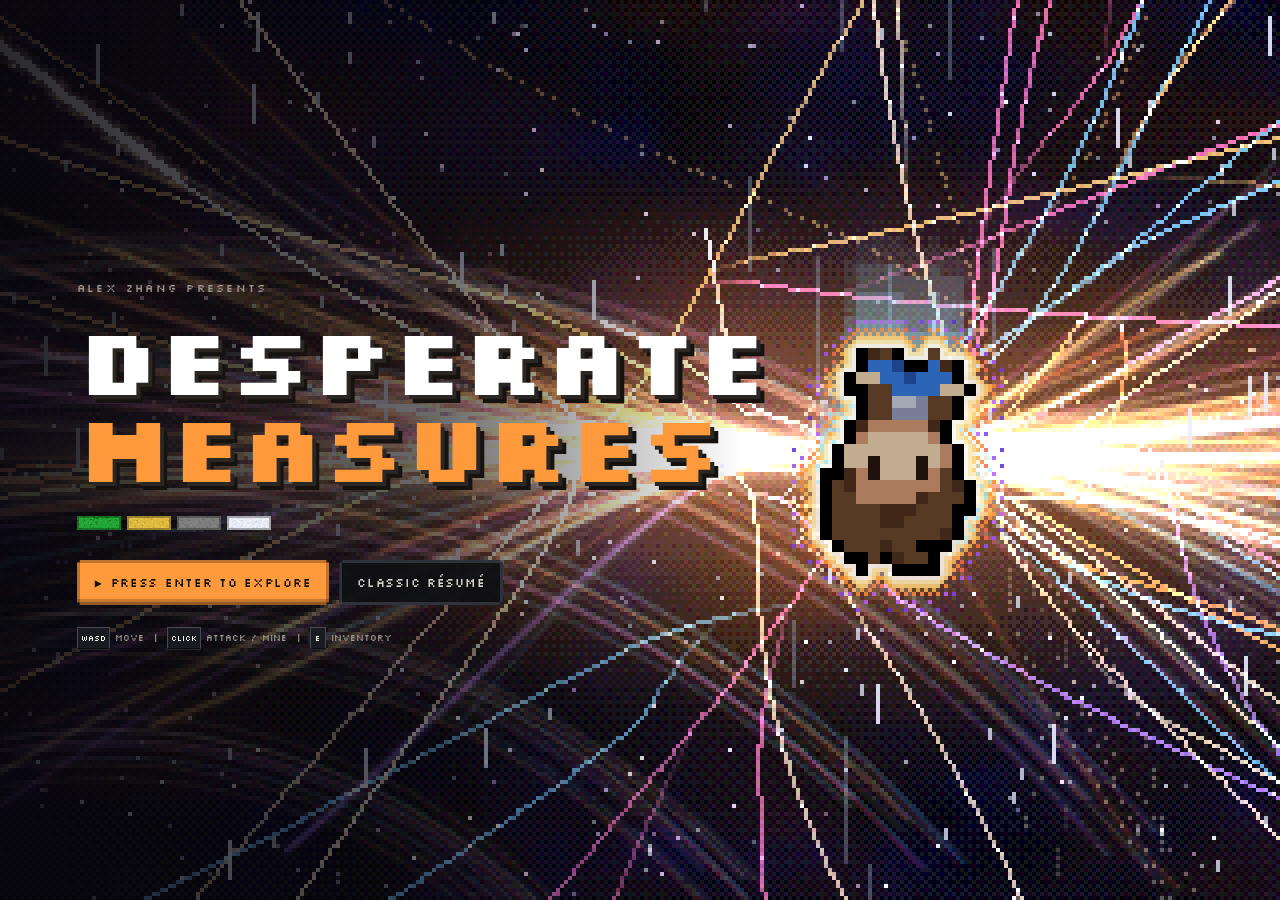
==== resume-game.html @ d36b8d26 "moe dialogue, lupus stays diamond until her ore cores break" ====
<!DOCTYPE html>
<html lang="en">
<head>
  <meta charset="UTF-8" />
  <meta name="viewport" content="width=device-width, initial-scale=1.0" />
  <title>Alex Zhang | Desperate Measures</title>
  <meta name="description" content="Alex Zhang's résumé as a walkable overworld from Desperate Measures, the 2D co-op sandbox Alex is building." />
  <link rel="preconnect" href="https://fonts.googleapis.com" />
  <link rel="preconnect" href="https://fonts.gstatic.com" crossorigin />
  <link href="https://fonts.googleapis.com/css2?family=Pixelify+Sans:wght@400..700&family=Silkscreen:wght@400;700&family=Space+Grotesk:wght@300;400;500;600;700&display=swap" rel="stylesheet" />
  <link rel="stylesheet" href="css/resume-game.css" />
</head>
<body class="is-title">

  <!-- the world itself: drawn by js/resume-game.js, purely decorative for
       screen readers since the journal carries all the real content -->
  <canvas id="world" aria-hidden="true"></canvas>
  <div class="fx-vignette" aria-hidden="true"></div>

  <header class="hud-top">
    <a href="index.html" class="brand px" aria-label="Back to alexzhang.site">
      <span class="brand-mark" aria-hidden="true"></span>
      <span class="brand-text">
        <strong>Desperate Measures</strong>
      </span>
    </a>
    <nav class="hud-actions" aria-label="Page">
      <a href="resume.html" class="px-btn px">Classic résumé</a>
      <button type="button" class="px-btn px" id="sound-toggle" aria-pressed="false">Sound: off</button>
      <a href="index.html" class="px-btn px hide-sm">Exit</a>
    </nav>
  </header>

  <aside class="journal px" id="journal" aria-label="Résumé journal">
    <button type="button" class="j-toggle px" id="journal-toggle" aria-controls="journal" aria-expanded="true">
      <span class="j-toggle-icon" aria-hidden="true">▸</span>
      <span class="j-toggle-text">Journal</span>
    </button>
    <div class="j-intro" id="j-intro" hidden>
      <p><strong>This is your journal.</strong> It holds my résumé: every landmark you find
      out in the world unlocks its section here. It'll tuck away in a moment.
      Press <kbd>J</kbd> any time to bring it back.</p>
      <i class="j-intro-bar" aria-hidden="true"></i>
    </div>
    <nav class="regions" id="regions" aria-label="Regions"><!-- rendered by js --></nav>
    <div class="j-scroll" id="journal-body" tabindex="-1"><!-- rendered by js --></div>
  </aside>

  <div class="hud-left" id="hud-left">
    <aside class="keys px" id="keys" aria-label="Controls">
      <p class="keys-title">Controls <span>K to hide</span></p>
      <dl class="keys-list">
        <div><dt><kbd>W</kbd><kbd>A</kbd><kbd>S</kbd><kbd>D</kbd></dt><dd>Move</dd></div>
        <div><dt><kbd>Click</kbd></dt><dd>Attack</dd></div>
        <div><dt><kbd>Hold</kbd></dt><dd>Mine / chop</dd></div>
        <div><dt><kbd>R-click</kbd></dt><dd>Eat / use</dd></div>
        <div><dt><kbd>E</kbd></dt><dd>Bag</dd></div>
        <div><dt><kbd>1</kbd>–<kbd>6</kbd></dt><dd>Hotbar</dd></div>
        <div><dt><kbd>Q</kbd></dt><dd>Drop</dd></div>
        <div><dt><kbd>J</kbd></dt><dd>Journal</dd></div>
        <div><dt><kbd>M</kbd></dt><dd>Map</dd></div>
      </dl>
    </aside>

    <div class="minimap px" id="minimap-wrap">
      <p class="mm-eyebrow">Map <span>click a found <i class="mm-key"></i> to travel</span></p>
      <div class="mm-frame" id="mm-frame">
        <canvas id="minimap" aria-label="World map. Click a spot to travel there." role="img"></canvas>
        <span class="mm-marker" id="mm-marker" aria-hidden="true"><span></span></span>
      </div>
      <p class="mm-foot">
        <span id="mm-region">Base Camp</span>
        <span id="mm-found">0 / 0 found</span>
      </p>
    </div>

    <div class="hud-chips">
      <button type="button" class="chip px" data-panel="map"><kbd>M</kbd> Map</button>
      <button type="button" class="chip px" data-panel="keys"><kbd>K</kbd> Controls</button>
      <span class="chip px chip-hop"><kbd>Shift</kbd> Hop out</span>
    </div>
  </div>

  <div class="quest px" id="quest" aria-live="polite">
    <p class="quest-step" id="quest-step"></p>
    <p class="quest-title" id="quest-title"></p>
  </div>
  <div class="hud-play" id="hud-play">
    <div class="hud-status" id="hud-status"></div>
    <div class="armor-bar" id="armor-bar" role="img"></div>
    <div class="vitals-row">
      <div class="hearts" id="hearts" role="img"></div>
      <div class="hunger" id="hunger" role="img"></div>
    </div>
    <div class="hotbar" id="hotbar"></div>
    <p class="held-name" id="held-name"></p>
  </div>
  <div class="hurt-flash" id="hurt-flash" aria-hidden="true"></div>
  <div class="inv-wrap" id="inv-wrap" hidden></div>
  <div class="held" id="held" hidden aria-hidden="true"></div>
  <div class="tip px" id="tip" hidden aria-hidden="true"></div>

  <div class="toast px" id="toast" role="status" aria-live="polite">
    <p class="toast-eyebrow" id="toast-eyebrow"></p>
    <p class="toast-title" id="toast-title"></p>
    <p class="toast-sub" id="toast-sub"></p>
  </div>


  <div class="boss-bar" id="boss-bar" aria-hidden="true">
    <p class="boss-name" id="boss-name"></p>
    <div class="boss-track px"><b id="boss-lag"></b><i id="boss-fill"></i></div>
    <p class="boss-note" id="boss-note"></p>
  </div>
  <div class="cine" id="cine" aria-hidden="true">
    <div class="cine-card">
      <p class="cine-eyebrow" id="cine-eyebrow"></p>
      <p class="cine-title" id="cine-title"></p>
      <p class="cine-sub" id="cine-sub"></p>
    </div>
  </div>

  <div class="talk px" id="talk" role="status" aria-live="polite" hidden>
    <p class="talk-name" id="talk-name"></p>
    <p class="talk-text" id="talk-text"></p>
    <p class="talk-hint">Click or Space</p>
  </div>
  <div class="race-help px" id="race-help" role="dialog" aria-labelledby="race-help-title" hidden>
    <p class="rh-eyebrow">Minecart race</p>
    <p class="rh-title" id="race-help-title">How to drive</p>
    <canvas class="rh-demo" id="race-demo" width="220" height="110" aria-hidden="true"></canvas>
    <div class="rh-keys">
      <div class="rh-key" data-key="W"><kbd>W</kbd><span>Go</span></div>
      <div class="rh-key" data-key="A"><kbd>A</kbd><span>Left</span></div>
      <div class="rh-key" data-key="S"><kbd>S</kbd><span>Brake</span></div>
      <div class="rh-key" data-key="D"><kbd>D</kbd><span>Right</span></div>
    </div>
    <ul class="rh-list">
      <li>The faster you go, the wider you turn. Brake for the sharp bends.</li>
      <li>Hit a gem and you spin out. <b>Mash W</b> to steady the cart, or it grinds to a stop.</li>
      <li>Fall in a hole and <b>mash W</b> to climb back out.</li>
      <li>Jagged rocks crack your cart, slowing you permanently.</li>
      <li>Mud and water slow you down. Mud is worse.</li>
    </ul>
    <label class="rh-skip"><input type="checkbox" id="race-help-skip" /><span>Don't show this again</span></label>
    <button type="button" class="px-btn px px-btn-primary" id="race-help-go">Let's race!</button>
  </div>
  <div class="race-help px" id="wolf-help" role="dialog" aria-labelledby="wolf-help-title" hidden>
    <p class="rh-eyebrow">Tip</p>
    <p class="rh-title" id="wolf-help-title">Breaking her ore cores</p>
    <ul class="rh-list">
      <li>Only something you <b>shoot or throw</b> breaks an ore core.</li>
      <li><b>Iron, emerald and diamond arrows</b> break any ore core in one shot.</li>
      <li>Weaker arrows break most in one, but the <b>emerald and diamond</b> ore cores take two.</li>
      <li><b>Snowballs</b> take seven hits each, and can't break the emerald or diamond ore cores at all.</li>
    </ul>
    <label class="rh-skip"><input type="checkbox" id="wolf-help-skip" /><span>Don't show this again</span></label>
    <button type="button" class="px-btn px px-btn-primary" id="wolf-help-go">Got it</button>
  </div>

  <div class="warp" id="warp" aria-hidden="true"></div>

  <section class="title" id="title" aria-label="Title screen">
    <div class="title-copy">
      <p class="title-eyebrow">Alex Zhang presents</p>
      <h1 class="wordmark" aria-label="Desperate Measures">
        <span>Desperate</span>
        <span>Measures</span>
      </h1>
      <div class="biome-strip" id="biome-strip" aria-hidden="true"></div>
      <div class="title-actions">
        <button type="button" class="px-btn px px-btn-primary" id="start-btn">
          <span class="blink" aria-hidden="true">▶</span>
          <span class="on-keys">Press Enter to explore</span><span class="on-touch">Tap to explore</span>
        </button>
        <a href="resume.html" class="px-btn px">Classic résumé</a>
      </div>
      <p class="title-controls">
        <kbd>WASD</kbd> move &nbsp;|&nbsp; <kbd>Click</kbd> attack / mine &nbsp;|&nbsp; <kbd>E</kbd> inventory
      </p>
    </div>
    <div class="title-hero" aria-hidden="true">
      <canvas id="hero"></canvas>
    </div>
  </section>

  <noscript>
    <div class="noscript-note px">
      This world needs JavaScript to draw. The
      <a href="resume.html">classic résumé</a> has everything without it.
    </div>
  </noscript>

  <script src="js/resume-game.js"></script>
  <script src="js/resume-game-play.js"></script>
  <script src="js/resume-game-race.js"></script>
  <script src="js/resume-game-wolf.js"></script>
</body>
</html>
---- css/resume-game.css ----
*, *::before, *::after { box-sizing: border-box; margin: 0; padding: 0; }

:root {
  --page:    #0b0b0d;
  --panel:   rgba(15, 16, 20, 0.95);
  --panel-2: #1a1b21;
  --well:    #0e0f12;
  --edge:    #30323b;
  --edge-hi: #474a56;
  --ink:     #f2f0ea;
  --ink-2:   #d4d1c9;
  --muted:   #9b988f;
  --faint:   #6b6962;
  --accent:  #ff9a3c;

  --px:   'Silkscreen', ui-monospace, monospace;
  --head: 'Pixelify Sans', 'Silkscreen', sans-serif;
  --body: 'Space Grotesk', system-ui, sans-serif;

  --n: 3px;
  --journal-w: min(440px, 38vw);
  --gap: 20px;
}

html, body { height: 100%; }

body {
  font-family: var(--body);
  background: var(--page);
  color: var(--ink);
  line-height: 1.5;
  overflow: hidden;
  -webkit-font-smoothing: antialiased;
}

a { color: inherit; }
button { font: inherit; color: inherit; background: none; border: 0; cursor: pointer; }
kbd { font-family: var(--px); }

.px {
  clip-path: polygon(
    0 var(--n), var(--n) var(--n), var(--n) 0,
    calc(100% - var(--n)) 0, calc(100% - var(--n)) var(--n), 100% var(--n),
    100% calc(100% - var(--n)), calc(100% - var(--n)) calc(100% - var(--n)), calc(100% - var(--n)) 100%,
    var(--n) 100%, var(--n) calc(100% - var(--n)), 0 calc(100% - var(--n))
  );
  box-shadow: inset 0 0 0 var(--n) var(--edge);
}

#world {
  position: fixed;
  inset: 0;
  width: 100vw;
  height: 100vh;
  display: block;
  image-rendering: pixelated;
  cursor: crosshair;
  touch-action: none;
}

.fx-vignette {
  position: fixed;
  inset: 0;
  pointer-events: none;
  background: radial-gradient(ellipse at 50% 50%, transparent 55%, rgba(0, 0, 0, 0.38) 100%);
}

.px-btn {
  display: inline-flex;
  align-items: center;
  gap: 8px;
  font-family: var(--px);
  font-size: 0.68rem;
  letter-spacing: 0.06em;
  text-transform: uppercase;
  text-decoration: none;
  padding: 10px 14px;
  background: var(--panel);
  color: var(--ink-2);
  white-space: nowrap;
  transition: color 0.15s steps(2), box-shadow 0.15s steps(2);
}
.px-btn:hover,
.px-btn:focus-visible {
  color: var(--accent);
  box-shadow: inset 0 0 0 var(--n) var(--accent);
  outline: none;
}
.px-btn-primary {
  background: var(--accent);
  color: #16100a;
  box-shadow: inset 0 0 0 var(--n) rgba(0, 0, 0, 0.25), inset 0 calc(var(--n) * -2) 0 rgba(0, 0, 0, 0.22);
}
.px-btn-primary:hover,
.px-btn-primary:focus-visible {
  color: #16100a;
  box-shadow: inset 0 0 0 var(--n) #fff, inset 0 calc(var(--n) * -2) 0 rgba(0, 0, 0, 0.22);
}

.hud-top {
  position: fixed;
  top: 16px;
  left: var(--gap);
  right: var(--gap);
  display: flex;
  justify-content: space-between;
  align-items: flex-start;
  gap: 16px;
  z-index: 20;
  pointer-events: none;
}
.hud-top > * { pointer-events: auto; }

.brand {
  display: flex;
  align-items: center;
  gap: 12px;
  padding: 9px 16px 9px 9px;
  background: var(--panel);
  text-decoration: none;
}
.brand-mark {
  display: block;
  width: 44px;
  height: 44px;
  background-color: #07060b;
  background-size: 100% 100%;
  box-shadow: inset 0 0 0 2px var(--accent);
}
.brand-text { display: flex; flex-direction: column; line-height: 1.15; }
.brand-text strong {
  font-family: var(--px);
  font-weight: 700;
  font-size: 0.78rem;
  letter-spacing: 0.04em;
  text-transform: uppercase;
}
.brand-text small { font-size: 0.72rem; color: var(--muted); }

.hud-actions { display: flex; gap: 8px; }

.journal {
  position: fixed;
  top: 76px;
  right: var(--gap);
  bottom: var(--gap);
  width: var(--journal-w);
  display: flex;
  flex-direction: column;
  background: var(--panel);
  z-index: 15;
  transition: transform 0.28s steps(7);

  clip-path: none;
}
.journal::before {
  content: '';
  position: absolute;
  inset: 0;
  pointer-events: none;
  box-shadow: inset 0 0 0 var(--n) var(--edge);
  z-index: 3;
}
body.journal-closed .journal { transform: translateX(calc(100% + var(--gap))); }
body.journal-peek .journal { transition: transform 0.7s cubic-bezier(0.2, 0.8, 0.2, 1); }

.j-toggle {
  position: absolute;
  top: 18px;
  left: 0;
  transform: translateX(-100%);
  display: flex;
  align-items: center;
  gap: 6px;
  padding: 12px 10px;
  writing-mode: vertical-rl;
  font-family: var(--px);
  font-size: 0.64rem;
  letter-spacing: 0.12em;
  text-transform: uppercase;
  background: var(--panel);
  color: var(--ink-2);
}
.j-toggle:hover, .j-toggle:focus-visible { color: var(--accent); outline: none; }
.j-toggle-icon { writing-mode: horizontal-tb; transition: transform 0.2s steps(2); }
body.journal-closed .j-toggle-icon { transform: scaleX(-1); }

.regions {
  display: grid;
  grid-template-columns: repeat(5, 1fr);
  gap: 6px;
  padding: 14px 14px 12px;
  border-bottom: var(--n) solid var(--edge);
}
.region-tab {
  position: relative;
  display: flex;
  flex-direction: column;
  gap: 6px;
  padding: 0;
  text-align: left;
  color: var(--muted);
}
.region-tab .rt-swatch {
  display: block;
  height: 30px;
  background-size: 48px 48px;
  image-rendering: pixelated;
  box-shadow: inset 0 0 0 2px rgba(0, 0, 0, 0.35);
  transition: box-shadow 0.15s steps(2);
}
.region-tab .rt-key {
  position: absolute;
  top: 4px;
  left: 5px;
  font-family: var(--px);
  font-size: 0.56rem;
  color: #fff;
  text-shadow: 1px 1px 0 #000, -1px 1px 0 #000, 1px -1px 0 #000, -1px -1px 0 #000;
}
.region-tab .rt-name {
  font-family: var(--px);
  font-size: 0.56rem;
  letter-spacing: 0.04em;
  text-transform: uppercase;
  line-height: 1.1;
}
.region-tab .rt-sec { display: block; color: var(--faint); font-size: 0.5rem; margin-top: 2px; }
.region-tab:hover .rt-swatch,
.region-tab:focus-visible .rt-swatch { box-shadow: inset 0 0 0 2px #fff; }
.region-tab:focus-visible { outline: none; }
.region-tab.is-active { color: var(--ink); }
.region-tab.is-active .rt-swatch { box-shadow: inset 0 0 0 3px var(--accent); }
.region-tab.is-active .rt-sec { color: var(--accent); }

.j-scroll {
  flex: 1;
  overflow-y: auto;
  overscroll-behavior: contain;
  outline: none;
  scrollbar-width: thin;
  scrollbar-color: var(--edge-hi) transparent;
}
.j-scroll::-webkit-scrollbar { width: 8px; }
.j-scroll::-webkit-scrollbar-thumb { background: var(--edge-hi); }

.j-head {
  position: relative;
  padding: 26px 24px 22px;
  background-size: 48px 48px;
  image-rendering: pixelated;
}
.j-head::before {
  content: '';
  position: absolute;
  inset: 0;
  background: linear-gradient(180deg, rgba(12, 12, 16, 0.55) 0%, rgba(12, 12, 16, 0.92) 70%, rgba(15, 16, 20, 1) 100%);
}
.j-head > * { position: relative; }
.eyebrow {
  font-family: var(--px);
  font-size: 0.62rem;
  letter-spacing: 0.14em;
  text-transform: uppercase;
  color: var(--ink-2);
  display: flex;
  gap: 10px;
  align-items: center;
}
.eyebrow .dot { width: 8px; height: 8px; background: var(--accent); flex: none; }
.j-title {
  margin-top: 10px;
  font-family: var(--head);
  font-weight: 700;
  font-size: clamp(2rem, 3.2vw, 2.9rem);
  line-height: 0.95;
  text-transform: uppercase;
  letter-spacing: 0.01em;
  color: #fff;
  text-shadow: 3px 3px 0 rgba(0, 0, 0, 0.55);
}
.j-blurb { margin-top: 10px; font-size: 0.9rem; color: var(--ink-2); max-width: 36ch; }

.j-body { padding: 6px 24px 28px; }

.j-section + .j-section { margin-top: 26px; }
.j-sec-title {
  display: flex;
  align-items: center;
  gap: 10px;
  margin: 14px 0 12px;
  font-family: var(--px);
  font-size: 0.64rem;
  letter-spacing: 0.16em;
  text-transform: uppercase;
  color: var(--muted);
}
.j-sec-title::after { content: ''; flex: 1; height: 2px; background: var(--edge); }
.j-sec-blurb { margin: -4px 0 12px; font-size: 0.82rem; color: var(--muted); }

.entry {
  --n: 2px;
  position: relative;
  padding: 14px 16px 14px 30px;
  background: var(--panel-2);
  margin-bottom: 10px;
  transition: box-shadow 0.15s steps(2), transform 0.15s steps(2);
}
.entry::before {
  content: '';
  position: absolute;
  left: 12px;
  top: 20px;
  width: 8px;
  height: 8px;
  box-shadow: inset 0 0 0 2px var(--faint);
}
.entry.is-found::before { background: var(--accent); box-shadow: none; }
.entry.is-near {
  box-shadow: inset 0 0 0 var(--n) var(--accent);
  transform: translateX(-4px);
}

.entry.is-locked { background: repeating-linear-gradient(135deg, var(--panel-2) 0 6px, #17181d 6px 12px); }
.entry.is-locked .entry-title { font-family: var(--px); font-size: 0.9rem; letter-spacing: 0.1em; color: var(--muted); }
.entry.is-locked .entry-sub { color: var(--faint); }
.redacted { display: grid; gap: 6px; margin-top: 12px; }
.redacted i { display: block; height: 8px; background: #2a2c34; }

.entry.just-found { animation: unlock 0.6s steps(4); }
.entry.is-peek { box-shadow: inset 0 0 0 var(--n) var(--accent), 0 0 16px 1px var(--accent); transform: translateX(-4px); }
.entry.is-peek.just-found { animation: unlock 0.6s steps(4), peek 1.4s ease-in-out 0.6s infinite alternate; }
@keyframes peek {
  from { box-shadow: inset 0 0 0 var(--n) var(--accent), 0 0 6px 0 var(--accent); }
  to   { box-shadow: inset 0 0 0 var(--n) var(--accent), 0 0 20px 2px var(--accent); }
}
@keyframes unlock {
  0%   { background: #fff; box-shadow: inset 0 0 0 var(--n) #fff; }
  100% { background: var(--panel-2); }
}

.entry-head {
  display: flex;
  justify-content: space-between;
  align-items: baseline;
  gap: 12px;
}
.entry-title {
  font-size: 0.98rem;
  font-weight: 600;
  line-height: 1.3;
  color: var(--ink);
}
.entry-date {
  flex: none;
  font-family: var(--px);
  font-size: 0.58rem;
  color: var(--muted);
  text-transform: uppercase;
  white-space: nowrap;
}
.entry-flag {
  display: inline-block;
  margin-left: 8px;
  padding: 2px 6px;
  vertical-align: 2px;
  font-family: var(--px);
  font-size: 0.52rem;
  text-transform: uppercase;
  background: var(--accent);
  color: #111;
}
.entry-sub { margin-top: 4px; font-size: 0.8rem; color: var(--muted); }
.entry-desc { margin-top: 8px; font-size: 0.86rem; line-height: 1.58; color: var(--ink-2); }
.entry-foot {
  display: flex;
  justify-content: space-between;
  align-items: flex-end;
  gap: 12px;
  margin-top: 12px;
}
.loot { display: flex; flex-wrap: wrap; gap: 5px; }
.loot li {
  list-style: none;
  font-family: var(--px);
  font-size: 0.56rem;
  padding: 4px 7px;
  background: var(--well);
  color: var(--ink-2);
  box-shadow: inset 0 0 0 1px var(--edge);
}
.goto {
  flex: none;
  font-family: var(--px);
  font-size: 0.56rem;
  text-transform: uppercase;
  color: var(--accent);
  padding: 4px 0;
  white-space: nowrap;
}
.goto:hover, .goto:focus-visible { text-decoration: underline; text-underline-offset: 3px; outline: none; }
.entry-foot:has(.loot:empty) { justify-content: flex-end; }

.skill-group .loot { margin-top: 10px; }
.skill-group .loot li { font-size: 0.6rem; padding: 5px 8px; }

.sheet {
  --n: 2px;
  display: grid;
  grid-template-columns: 92px 1fr;
  gap: 16px;
  padding: 16px;
  background: var(--panel-2);
}
.avatar {
  --n: 2px;
  position: relative;
  height: 112px;
  background:
    linear-gradient(180deg, transparent 70%, rgba(0, 0, 0, 0.25) 70%),
    var(--avatar-bg, #1fa632);
  background-size: 100% 100%, 32px 32px;
  image-rendering: pixelated;
  overflow: hidden;
}
.avatar-sprite {
  position: absolute;
  left: 50%;
  bottom: 6px;
  width: 80px;
  height: 104px;
  margin-left: -40px;
  background: url('../img/player.png') no-repeat;
  background-size: 1152px 1920px;
  background-position: -56px -72px;
  image-rendering: pixelated;
  animation: idle 1.1s steps(6) infinite;
}
@keyframes idle {
  from { background-position: -56px -72px; }
  to   { background-position: -1208px -72px; }
}
.sheet-name {
  font-family: var(--head);
  font-weight: 700;
  font-size: 1.5rem;
  line-height: 1;
  text-transform: uppercase;
}
.stats { margin-top: 10px; display: grid; gap: 4px; }
.stats div { display: flex; justify-content: space-between; gap: 10px; font-size: 0.8rem; }
.stats dt {
  font-family: var(--px);
  font-size: 0.56rem;
  text-transform: uppercase;
  color: var(--muted);
  padding-top: 3px;
}
.stats dd { color: var(--ink-2); text-align: right; }
.stats .open { color: #6fe07a; }
.xp { grid-column: 1 / -1; display: flex; align-items: center; gap: 10px; }
.xp-label { font-family: var(--px); font-size: 0.56rem; text-transform: uppercase; color: var(--muted); }
.xp-bar {
  flex: 1;
  height: 10px;
  background: var(--well);
  box-shadow: inset 0 0 0 2px var(--edge);
  padding: 2px;
}
.xp-bar i { display: block; height: 100%; background: var(--accent); transition: width 0.4s steps(8); }
.xp-count { font-family: var(--px); font-size: 0.56rem; color: var(--ink-2); }
.xp-reset {
  font-family: var(--px);
  font-size: 0.52rem;
  text-transform: uppercase;
  color: var(--faint);
  padding: 3px 6px;
  box-shadow: inset 0 0 0 1px var(--edge);
}
.xp-reset:hover, .xp-reset:focus-visible { color: var(--ink); box-shadow: inset 0 0 0 1px var(--edge-hi); outline: none; }
.xp-reset.is-armed { color: #ff6b5a; box-shadow: inset 0 0 0 1px #ff6b5a; }

.contact-rows { display: grid; gap: 6px; }
.contact-row {
  --n: 2px;
  display: flex;
  justify-content: space-between;
  align-items: center;
  gap: 12px;
  padding: 11px 14px;
  background: var(--panel-2);
  font-size: 0.88rem;
  text-decoration: none;
  transition: box-shadow 0.15s steps(2);
}
a.contact-row:hover, a.contact-row:focus-visible { box-shadow: inset 0 0 0 var(--n) var(--accent); outline: none; }
.contact-row .ck { font-family: var(--px); font-size: 0.58rem; text-transform: uppercase; color: var(--muted); }
.contact-row .cv { color: var(--ink); }
a.contact-row .cv::after { content: ' ↗'; color: var(--accent); }
a.contact-row[href^="mailto"] .cv::after { content: ' ✉'; }

.guide { display: grid; gap: 6px; }
.guide-row {
  --n: 2px;
  display: grid;
  grid-template-columns: 34px 1fr auto;
  align-items: center;
  gap: 12px;
  padding: 8px 12px 8px 8px;
  background: var(--panel-2);
  text-align: left;
  transition: box-shadow 0.15s steps(2);
}
.guide-row:hover, .guide-row:focus-visible { box-shadow: inset 0 0 0 var(--n) var(--row-accent); outline: none; }
.guide-swatch { width: 34px; height: 34px; background-size: 32px 32px; image-rendering: pixelated; }
.guide-name { font-family: var(--px); font-size: 0.64rem; text-transform: uppercase; }
.guide-sec { display: block; font-family: var(--body); font-size: 0.8rem; color: var(--muted); text-transform: none; margin-top: 2px; }
.guide-go { font-family: var(--px); font-size: 0.56rem; color: var(--row-accent); text-transform: uppercase; }

.game-note { font-size: 0.86rem; color: var(--ink-2); line-height: 1.6; }
.game-note a { color: var(--accent); text-underline-offset: 3px; }

.minimap {
  padding: 12px 12px 10px;
  background: var(--panel);
}
.mm-eyebrow, .mm-foot {
  display: flex;
  justify-content: space-between;
  gap: 12px;
  font-family: var(--px);
  font-size: 0.56rem;
  text-transform: uppercase;
  color: var(--muted);
}
.mm-eyebrow { margin-bottom: 8px; }
.mm-eyebrow span { color: var(--faint); }
.mm-foot { margin-top: 8px; }
#mm-region { color: var(--accent); }
.mm-frame {
  position: relative;
  width: 180px;
  height: 126px;
  box-shadow: 0 0 0 2px #000;
  cursor: pointer;
}
#minimap { display: block; width: 100%; height: 100%; image-rendering: pixelated; }
.mm-marker {
  position: absolute;
  width: 10px;
  height: 12px;
  margin: -6px 0 0 -5px;
  filter: drop-shadow(1px 1px 0 #000);
  pointer-events: none;
}
.mm-marker span {
  position: absolute;
  inset: 0;
  background: #e8261f;
  clip-path: polygon(30% 0, 70% 0, 70% 45%, 100% 45%, 50% 100%, 0 45%, 30% 45%);
  animation: bob 0.9s steps(2) infinite;
}
.mm-key {
  display: inline-block;
  width: 6px;
  height: 6px;
  margin: 0 2px 1px;
  background: var(--accent);
  box-shadow: 0 0 0 1px #000;
}
@keyframes bob { 50% { transform: translateY(-2px); } }

.toast {
  position: fixed;
  top: 88px;
  left: var(--focus-x, 50vw);
  transform: translate(-50%, -12px);
  min-width: 240px;
  padding: 14px 26px 16px;
  text-align: center;
  background: var(--panel);
  box-shadow: inset 0 0 0 var(--n) var(--accent);
  opacity: 0;
  pointer-events: none;
  z-index: 16;
  transition: opacity 0.2s steps(3), transform 0.2s steps(3);
}
.toast.is-on { opacity: 1; transform: translate(-50%, 0); }
.toast-eyebrow {
  font-family: var(--px);
  font-size: 0.58rem;
  letter-spacing: 0.16em;
  text-transform: uppercase;
  color: var(--accent);
}
.toast-title {
  margin-top: 4px;
  font-family: var(--head);
  font-weight: 700;
  font-size: 2rem;
  line-height: 1;
  text-transform: uppercase;
}
.toast-sub { margin-top: 6px; font-size: 0.8rem; color: var(--muted); }
.toast-sub:empty { display: none; }

.hud-left {
  position: fixed;
  left: var(--gap);
  bottom: var(--gap);
  display: flex;
  flex-direction: column;
  align-items: flex-start;
  gap: 10px;
  z-index: 14;
  transition: opacity 0.3s steps(4);
}
.keys {
  width: 270px;
  padding: 11px 14px 12px;
  background: var(--panel);
}
.keys-title {
  display: flex;
  justify-content: space-between;
  font-family: var(--px);
  font-size: 0.56rem;
  text-transform: uppercase;
  color: var(--muted);
  margin-bottom: 8px;
}
.keys-title span { color: var(--faint); }
.keys-list { display: grid; grid-template-columns: 1fr 1fr; gap: 6px 10px; }
.keys-list div { display: flex; align-items: center; gap: 6px; }
.keys-list dt { display: flex; gap: 2px; flex: none; }
.keys-list dd { font-family: var(--px); font-size: 0.54rem; text-transform: uppercase; color: var(--ink-2); }
.keys kbd, .chip kbd, .j-intro kbd, .title-controls kbd {
  display: inline-block;
  min-width: 16px;
  padding: 2px 4px;
  text-align: center;
  font-family: var(--px);
  font-size: 0.52rem;
  background: var(--panel-2);
  color: var(--ink);
  box-shadow: inset 0 -2px 0 rgba(0, 0, 0, 0.5), inset 0 0 0 1px var(--edge-hi);
}
.hud-chips { display: flex; gap: 6px; }
.chip {
  --n: 2px;
  display: none;
  align-items: center;
  gap: 6px;
  padding: 6px 9px;
  font-family: var(--px);
  font-size: 0.54rem;
  text-transform: uppercase;
  color: var(--ink-2);
  background: var(--panel);
}
.chip:hover, .chip:focus-visible { color: var(--accent); outline: none; }
body.keys-closed .keys,
body.map-closed .minimap { display: none; }
body.keys-closed .chip[data-panel="keys"],
body.map-closed .chip[data-panel="map"] { display: inline-flex; }
.chip-hop { color: var(--accent); }
body.can-hop .chip-hop { display: inline-flex; }

.j-intro {
  position: relative;
  margin: 14px 14px 0;
  padding: 12px 14px 14px;
  font-size: 0.82rem;
  line-height: 1.5;
  color: var(--ink);
  background: #2a2410;
  box-shadow: inset 0 0 0 2px #ffd23f;
}
.j-intro strong { color: #ffd23f; }
.j-intro-bar {
  position: absolute;
  left: 2px;
  right: 2px;
  bottom: 2px;
  height: 3px;
  background: #ffd23f;
  transform-origin: left;
  animation: drain 10s linear forwards;
}
@keyframes drain { to { transform: scaleX(0); } }

.boss-bar {
  position: fixed;
  top: 18px;
  left: var(--focus-x, 50vw);
  width: min(520px, 46vw);
  transform: translate(-50%, -10px);
  text-align: center;
  opacity: 0;
  pointer-events: none;
  z-index: 17;
  transition: opacity 0.3s steps(4), transform 0.3s steps(4);
}
.boss-bar.is-on { opacity: 1; transform: translate(-50%, 0); }
.boss-name {
  font-family: var(--head);
  font-weight: 700;
  font-size: 1.15rem;
  line-height: 1;
  letter-spacing: 0.08em;
  text-transform: uppercase;
  color: #fff0d8;
  text-shadow: 0 2px 0 #000;
}
.boss-track {
  --edge: #5a2a2a;
  position: relative;
  height: 16px;
  margin-top: 6px;
  background: #1a0d10;
}
.boss-track i,
.boss-track b { position: absolute; top: 3px; bottom: 3px; left: 3px; width: 0; }
.boss-track b { background: #fff3c4; }
.boss-track i { background: linear-gradient(#ff6a52, #c0392b 60%, #8a2418); }
.boss-bar.is-mad .boss-track { --edge: #a02818; }
.boss-bar.is-mad .boss-name { color: #ffb09a; }
.boss-note {
  margin-top: 6px;
  min-height: 1em;
  font-family: var(--px);
  font-size: 0.56rem;
  letter-spacing: 0.16em;
  text-transform: uppercase;
  color: #d8ccff;
  text-shadow: 0 2px 0 #000;
}
.boss-note.is-urgent { color: #ff8a7a; animation: bob 0.5s steps(2) infinite; }
.boss-bar.is-prism .boss-track { --edge: #6e55c8; }
.boss-bar.is-prism .boss-track i { background: linear-gradient(90deg, #ff6a8a, #ffd36a, #7ef0a0, #6ad8ff, #b48aff); }
.boss-bar.is-shell .boss-track i { background: linear-gradient(#e8fffc, #5fe0d0 60%, #1d8b82); }

.cine { position: fixed; inset: 0; pointer-events: none; z-index: 21; }
.cine::before,
.cine::after {
  content: '';
  position: absolute;
  left: 0;
  right: 0;
  height: 12vh;
  background: #000;
  transition: transform 0.5s steps(6);
}
.cine::before { top: 0; transform: translateY(-100%); }
.cine::after { bottom: 0; transform: translateY(100%); }
body.is-cine .cine::before,
body.is-cine .cine::after { transform: none; }
.cine-card {
  position: absolute;
  top: 20vh;
  left: var(--focus-x, 50vw);
  transform: translate(-50%, 12px);
  text-align: center;
  white-space: nowrap;
  opacity: 0;
  transition: opacity 0.4s steps(5), transform 0.4s steps(5);
}
.cine.show-card .cine-card { opacity: 1; transform: translate(-50%, 0); }
.cine-eyebrow {
  font-family: var(--px);
  font-size: 0.7rem;
  letter-spacing: 0.3em;
  text-transform: uppercase;
  color: #ffd23f;
}
.cine-title {
  margin-top: 6px;
  font-family: var(--head);
  font-weight: 700;
  font-size: clamp(2.6rem, 6vw, 4.6rem);
  line-height: 0.95;
  text-transform: uppercase;
  color: #ffffff;
  text-shadow: 0 4px 0 #000, 0 0 30px rgba(255, 140, 60, 0.5);
}
.cine-sub { margin-top: 10px; font-size: 0.9rem; color: var(--ink-2); text-shadow: 0 2px 0 #000; }
body.is-cine .quest,
body.is-cine .hud-play,
body.is-cine .hud-left,
body.is-cine .toast,
body.is-cine .boss-bar { opacity: 0; }

.talk {
  position: fixed;
  left: var(--focus-x, 50vw);
  bottom: 172px;
  transform: translateX(-50%);
  width: min(560px, calc(100vw - 32px));
  padding: 14px 22px 12px;
  background: var(--panel);
  box-shadow: inset 0 0 0 var(--n) var(--accent);
  z-index: 19;
}
.talk[hidden] { display: none; }
.talk-name {
  font-family: var(--px);
  font-size: 0.58rem;
  letter-spacing: 0.16em;
  text-transform: uppercase;
  color: var(--accent);
}
.talk-text { margin-top: 6px; min-height: 2.9em; font-family: var(--head); font-size: 1.12rem; line-height: 1.35; color: var(--ink); }
.talk-hint {
  margin-top: 4px;
  text-align: right;
  font-family: var(--px);
  font-size: 0.52rem;
  letter-spacing: 0.14em;
  text-transform: uppercase;
  color: var(--faint);
  animation: bob 0.9s steps(2) infinite;
}
.talk.is-reply { box-shadow: inset 0 0 0 var(--n) var(--edge-hi); }
.talk.is-reply .talk-name { color: var(--muted); }
.talk.is-reply .talk-text { color: var(--accent); }
.talk.is-mind { box-shadow: inset 0 0 0 var(--n) #8f7bff, 0 0 24px rgba(143, 123, 255, 0.35); }
.talk.is-mind .talk-name { color: #b9a8ff; }
.talk.is-mind .talk-text { color: #ece6ff; font-style: italic; text-shadow: 0 0 8px rgba(160, 140, 255, 0.55); }
.talk.is-mind.is-reply { box-shadow: inset 0 0 0 var(--n) var(--edge-hi); }
.talk.is-mind.is-reply .talk-name { color: var(--muted); }
.talk.is-mind.is-reply .talk-text { color: var(--accent); font-style: normal; text-shadow: none; }
.rainbow {
  background: linear-gradient(90deg, #ff7a9a, #ffc46a, #fff38a, #8af0a8, #7ad8ff, #b49aff, #ff7a9a);
  background-size: 200% 100%;
  -webkit-background-clip: text;
  background-clip: text;
  color: transparent;
  animation: rainbow-run 2.4s linear infinite;
}
@keyframes rainbow-run { to { background-position: -200% 0; } }
@media (prefers-reduced-motion: reduce) { .rainbow { animation: none; } }
body.is-talking .toast { opacity: 0; }

.race-help {
  position: fixed;
  top: 50%;
  left: var(--focus-x, 50vw);
  transform: translate(-50%, -50%);
  width: min(420px, calc(100vw - 32px));
  padding: 22px 24px 20px;
  background: var(--panel);
  box-shadow: inset 0 0 0 var(--n) var(--accent);
  text-align: center;
  z-index: 25;
}
.race-help[hidden] { display: none; }
.rh-eyebrow {
  font-family: var(--px);
  font-size: 0.58rem;
  letter-spacing: 0.2em;
  text-transform: uppercase;
  color: var(--accent);
}
.rh-title {
  margin-top: 4px;
  font-family: var(--head);
  font-weight: 700;
  font-size: 1.8rem;
  line-height: 1;
  text-transform: uppercase;
}
.rh-demo {
  display: block;
  width: 220px;
  height: 110px;
  margin: 14px auto 0;
  image-rendering: pixelated;
  box-shadow: 0 0 0 2px var(--edge);
}
.rh-keys { display: flex; justify-content: center; gap: 10px; margin-top: 14px; }
.rh-key { display: grid; justify-items: center; gap: 4px; font-family: var(--px); font-size: 0.52rem; letter-spacing: 0.1em; text-transform: uppercase; color: var(--muted); }
.rh-key kbd {
  display: grid;
  place-items: center;
  width: 34px;
  height: 34px;
  font-size: 0.9rem;
  color: var(--ink);
  background: var(--panel-2);
  box-shadow: inset 0 0 0 2px var(--edge-hi), 0 3px 0 #000;
}
.rh-key.is-down kbd { background: var(--accent); color: #111; transform: translateY(2px); box-shadow: inset 0 0 0 2px #000, 0 1px 0 #000; }
.rh-key.is-down { color: var(--ink); }
.rh-list { margin: 14px 0 16px; padding-left: 18px; text-align: left; font-size: 0.84rem; line-height: 1.45; color: var(--ink-2); }
.rh-list li + li { margin-top: 5px; }
.rh-list b { color: var(--accent); }
.rh-skip {
  display: flex;
  align-items: center;
  justify-content: center;
  gap: 8px;
  margin: -4px 0 14px;
  font-family: var(--px);
  font-size: 0.52rem;
  letter-spacing: 0.1em;
  text-transform: uppercase;
  color: var(--muted);
  cursor: pointer;
}
.rh-skip input {
  appearance: none;
  width: 12px;
  height: 12px;
  margin: 0;
  background: var(--well);
  box-shadow: inset 0 0 0 2px var(--edge-hi);
  cursor: pointer;
}
.rh-skip input:checked { background: var(--accent); box-shadow: inset 0 0 0 2px #000, 0 0 0 1px var(--accent); }
.rh-skip input:focus-visible { outline: 2px solid var(--accent); outline-offset: 2px; }
.rh-skip:hover { color: var(--ink-2); }
body.is-help .toast { opacity: 0; }

.warp {
  position: fixed;
  inset: 0;
  background: #000;
  opacity: 0;
  pointer-events: none;
  z-index: 18;
  transition: opacity 0.16s steps(4);
}
.warp.is-on { opacity: 1; }

.title {
  position: fixed;
  inset: 0;
  z-index: 30;
  display: grid;
  grid-template-columns: minmax(0, 1.15fr) minmax(0, 1fr);
  align-items: center;
  gap: 40px;
  padding: 90px clamp(24px, 6vw, 96px) 60px;
  background: #07060b;
  overflow: hidden;
  transition: opacity 0.35s steps(6), visibility 0s linear 0.35s;
}
body:not(.is-title) .title { opacity: 0; visibility: hidden; pointer-events: none; }

body.is-title .journal { transform: translateX(calc(100% + var(--gap) + 40px)); }
body.is-title .hud-left,
body.is-title .toast { opacity: 0; pointer-events: none; }

.title-eyebrow {
  font-family: var(--px);
  font-size: 0.7rem;
  letter-spacing: 0.2em;
  text-transform: uppercase;
  color: var(--muted);
}
.wordmark {
  margin-top: 18px;
  display: flex;
  flex-direction: column;
  font-family: var(--px);
  font-weight: 700;
  font-size: clamp(2.8rem, 7.4vw, 7rem);
  line-height: 0.92;
  letter-spacing: -0.01em;
  text-transform: uppercase;
  color: #fff;

  text-shadow:
    0.04em 0.04em 0 #2a2623,
    0.08em 0.08em 0 #15120f;
}
.wordmark span:last-child { color: var(--accent); }

.biome-strip {
  display: flex;
  gap: 6px;
  margin: 26px 0 0;
}
.biome-strip span {
  width: 44px;
  height: 14px;
  background-size: 32px 32px;
  image-rendering: pixelated;
  box-shadow: inset 0 0 0 2px rgba(0, 0, 0, 0.3);
}
.title-actions { display: flex; flex-wrap: wrap; gap: 10px; margin-top: 30px; }
.title-actions .px-btn { font-size: 0.74rem; padding: 14px 18px; }
.blink { animation: blink 1s steps(1) infinite; }
@keyframes blink { 50% { opacity: 0; } }
.title-controls {
  margin-top: 22px;
  font-family: var(--px);
  font-size: 0.58rem;
  text-transform: uppercase;
  color: var(--muted);
  line-height: 2.2;
}
.title-copy { position: relative; z-index: 2; }
.title-hero { position: absolute; inset: 0; z-index: 0; overflow: hidden; }
.title-hero::after {
  content: '';
  position: absolute;
  inset: 0;
  background: linear-gradient(90deg, rgba(7, 6, 11, 0.86) 0%, rgba(7, 6, 11, 0.6) 34%, rgba(7, 6, 11, 0) 58%);
}
.on-touch { display: none; }
@media (hover: none) and (pointer: coarse) {
  .on-keys { display: none; }
  .on-touch { display: inline; }
}
#hero { display: block; image-rendering: pixelated; }

.noscript-note {
  position: fixed;
  inset: auto 24px 24px;
  z-index: 40;
  padding: 16px 20px;
  background: var(--panel);
}
.noscript-note a { color: var(--accent); }

@media (max-width: 820px) {
  :root { --gap: 10px; --journal-w: auto; }

  .hud-top { top: 10px; }
  .brand { padding: 6px 12px 6px 6px; }
  .brand-mark { width: 28px; height: 28px; font-size: 0.7rem; }
  .brand-text small { display: none; }
  .hide-sm { display: none; }
  .px-btn { padding: 8px 10px; font-size: 0.6rem; }

  .journal {
    top: auto;
    left: var(--gap);
    height: 52vh;
    width: auto;
  }
  body.journal-closed .journal { transform: translateY(calc(100% - 44px)); }
  body.is-title .journal { transform: translateY(calc(100% + 40px)); }
  .j-toggle {
    top: 0;
    left: 50%;
    transform: translate(-50%, -100%);
    writing-mode: horizontal-tb;
    padding: 8px 16px 6px;
  }
  .j-toggle-icon { transform: rotate(90deg); }
  body.journal-closed .j-toggle-icon { transform: rotate(-90deg); }

  .regions { gap: 4px; padding: 10px 10px 8px; }
  .region-tab .rt-swatch { height: 22px; }
  .region-tab .rt-sec { display: none; }
  .j-head { padding: 18px 16px 14px; }
  .j-title { font-size: 1.9rem; }
  .j-body { padding: 4px 16px 22px; }

  .hud-left { top: 62px; bottom: auto; }
  .minimap { padding: 8px; }
  .keys { display: none; }
  .chip[data-panel="keys"] { display: none !important; }
  .mm-eyebrow { display: none; }
  .mm-frame { width: 120px; height: 84px; }
  .toast { top: 170px; min-width: 200px; }
  .toast-title { font-size: 1.5rem; }

  .title {
    grid-template-columns: 1fr;
    align-content: center;
    gap: 8px;
    padding: 70px 22px 30px;
    overflow-y: auto;
  }
  .title-hero::after { background: linear-gradient(180deg, rgba(7, 6, 11, 0) 30%, rgba(7, 6, 11, 0.82) 62%); }
  .wordmark { font-size: clamp(2.4rem, 13vw, 4rem); margin-top: 10px; }
  .title-controls { display: none; }
}

@media (prefers-reduced-motion: reduce) {
  *, *::before, *::after {
    animation-duration: 0.01ms !important;
    animation-iteration-count: 1 !important;
    transition-duration: 0.01ms !important;
  }
}

.quest {
  position: fixed;
  top: 76px;
  left: var(--gap);
  width: 270px;
  padding: 12px 14px 13px;
  background: var(--panel);
  z-index: 14;
  transition: opacity 0.3s steps(4);
}
.quest-step { font-family: var(--px); font-size: 0.54rem; text-transform: uppercase; letter-spacing: 0.12em; color: var(--accent); }
.quest-title { margin-top: 4px; font-family: var(--head); font-weight: 700; font-size: 1.1rem; line-height: 1.1; text-transform: uppercase; }
.quest-sub { margin-top: 4px; font-size: 0.78rem; color: var(--muted); line-height: 1.4; }
.quest.is-new { animation: quest-pop 0.9s steps(6); }
@keyframes quest-pop {
  0%, 30% { box-shadow: inset 0 0 0 var(--n) #ffd23f; background: #2a2410; }
  100% { box-shadow: inset 0 0 0 var(--n) var(--edge); }
}

.hud-play {
  position: fixed;
  bottom: var(--gap);

  left: max(var(--focus-x, 50vw), calc(var(--gap) + 270px + 190px));
  transform: translateX(-50%);
  display: flex;
  flex-direction: column;
  align-items: center;
  gap: 6px;
  z-index: 13;
  pointer-events: none;
}
.hud-status { display: flex; gap: 6px; align-self: flex-start; min-height: 16px; }
.vitals-row { display: flex; justify-content: space-between; align-items: flex-end; align-self: stretch; gap: 12px; }
.hearts { display: flex; gap: 3px; align-items: center; }
.hunger { display: flex; flex-direction: column; align-items: flex-end; gap: 3px; }
.hunger-icons { display: flex; gap: 2px; }
.hunger-icons i { display: block; width: 20px; height: 20px; background-size: 100% 100%; image-rendering: pixelated; }
.sat-bar { display: block; width: 100%; height: 4px; background: rgba(10, 10, 13, 0.75); box-shadow: inset 0 0 0 1px #3b2f2a; }
.sat-bar i { display: block; height: 100%; background: #ffd23f; }
.hearts i { display: block; width: 22px; height: 20px; background-size: 100% 100%; image-rendering: pixelated; }
.hearts i { position: relative; }
.hearts i b { position: absolute; left: 0; top: 0; bottom: 0; background-size: 22px 20px; background-repeat: no-repeat; image-rendering: pixelated; }
.armor-bar { display: flex; gap: 3px; align-items: center; align-self: flex-start; }
.armor-bar i { position: relative; display: block; width: 22px; height: 20px; background-size: 100% 100%; image-rendering: pixelated; }
.armor-bar i b { position: absolute; left: 0; top: 0; bottom: 0; background-size: 22px 20px; background-repeat: no-repeat; image-rendering: pixelated; }
.armor-bar.is-tier1 i,
.armor-bar.is-tier2 i { animation: armor-shine 2.4s steps(1) infinite; }
.armor-bar.is-tier1 i:nth-child(2), .armor-bar.is-tier2 i:nth-child(2) { animation-delay: 0.12s; }
.armor-bar.is-tier1 i:nth-child(3), .armor-bar.is-tier2 i:nth-child(3) { animation-delay: 0.24s; }
.armor-bar.is-tier1 i:nth-child(4), .armor-bar.is-tier2 i:nth-child(4) { animation-delay: 0.36s; }
.armor-bar.is-tier1 i:nth-child(5), .armor-bar.is-tier2 i:nth-child(5) { animation-delay: 0.48s; }
.slot i.shine,
.hb-slot i.shine { animation: item-shine 2.2s steps(1) infinite; }
@keyframes item-shine {
  0%, 82% { filter: none; }
  86% { filter: brightness(1.35) drop-shadow(0 0 2px rgba(255, 255, 255, 0.9)); }
  90% { filter: brightness(1.7) drop-shadow(0 0 4px rgba(220, 235, 255, 0.9)); }
  94% { filter: brightness(1.2); }
}
@keyframes armor-shine {
  0%, 84% { filter: none; }
  88% { filter: brightness(1.5) drop-shadow(0 0 3px rgba(143, 248, 255, 0.8)); }
  92% { filter: brightness(1.25); }
}
.tip {
  --edge: #5a5d6b;
  position: fixed;
  z-index: 40;
  padding: 7px 10px 6px;
  background: rgba(14, 15, 20, 0.96);
  font-family: var(--px);
  font-size: 0.6rem;
  letter-spacing: 0.04em;
  color: #f2f0ea;
  white-space: nowrap;
  pointer-events: none;
}
.hotbar { display: flex; gap: 4px; padding: 4px; background: rgba(10, 10, 13, 0.75); pointer-events: auto; }
.hb-slot {
  position: relative;
  width: 48px;
  height: 48px;
  background: #1a1b21;
  box-shadow: inset 0 0 0 2px var(--edge);
}
.hb-slot.is-sel { box-shadow: inset 0 0 0 3px #fff; background: #26272f; }
.hb-slot i, .slot i, .held i {
  position: absolute;
  inset: 8px;
  background-size: 100% 100%;
  image-rendering: pixelated;
}
.hb-slot b, .slot b, .held b {
  position: absolute;
  right: 4px;
  bottom: 2px;
  font-family: var(--px);
  font-size: 0.62rem;
  font-weight: 400;
  color: #fff;
  text-shadow: 1px 1px 0 #000;
}
.hb-key { position: absolute; top: 2px; left: 4px; font-family: var(--px); font-size: 0.5rem; color: var(--faint); }
.held-name {
  font-family: var(--px);
  font-size: 0.56rem;
  text-transform: uppercase;
  color: var(--ink-2);
  padding: 3px 8px;
  background: rgba(10, 10, 13, 0.7);
}

.hurt-flash {
  position: fixed;
  inset: 0;
  pointer-events: none;
  z-index: 12;
  opacity: 0;
  box-shadow: inset 0 0 120px 30px rgba(220, 30, 30, 0.6);
}
.hurt-flash.is-on { animation: hurt 0.45s steps(4); }
@keyframes hurt { 0% { opacity: 1; } 100% { opacity: 0; } }

body.is-title .quest,
body.is-title .hud-play { opacity: 0; pointer-events: none; }

.inv-wrap {
  position: fixed;
  inset: 0;
  z-index: 26;
  display: grid;
  place-items: center;
  padding: 20px;
  background: rgba(4, 4, 8, 0.55);
}
.inv-wrap[hidden] { display: none; }
.inv {
  width: min(660px, 100%);
  max-height: calc(100vh - 40px);
  overflow-y: auto;
  padding: 18px 20px 16px;
  background: #15161b;
  box-shadow: inset 0 0 0 var(--n) var(--edge-hi);
}
.inv-head { display: flex; justify-content: space-between; align-items: center; margin-bottom: 14px; }
.inv-title { font-family: var(--head); font-weight: 700; font-size: 1.6rem; text-transform: uppercase; line-height: 1; }
.inv-close { font-family: var(--px); font-size: 0.58rem; text-transform: uppercase; color: var(--muted); padding: 6px 8px; box-shadow: inset 0 0 0 1px var(--edge); }
.inv-close:hover { color: var(--ink); }
.inv-label { font-family: var(--px); font-size: 0.56rem; text-transform: uppercase; letter-spacing: 0.1em; color: var(--muted); margin: 0 0 6px; }
.inv-label span { color: var(--faint); }
.inv-body { display: grid; grid-template-columns: 150px 1fr; gap: 18px; }
.inv-bag + .inv-label { margin-top: 10px; }
.inv-bag, .inv-hot { display: grid; grid-template-columns: repeat(6, 46px); gap: 4px; }
.inv-hot { padding-top: 6px; border-top: 2px solid var(--edge); }
.slot {
  position: relative;
  width: 46px;
  height: 46px;
  background: #0e0f12;
  box-shadow: inset 0 0 0 2px var(--edge), inset 2px 2px 0 2px rgba(0, 0, 0, 0.35);
  cursor: pointer;
}
.slot:hover { box-shadow: inset 0 0 0 2px #fff; }
.slot.is-sel { box-shadow: inset 0 0 0 2px #fff, inset 0 0 0 4px rgba(255, 255, 255, 0.15); }
.slot-out { width: 56px; height: 56px; }
.slot-out.is-ready { box-shadow: inset 0 0 0 2px #ffd23f; }
.armor-slots { display: grid; gap: 4px; justify-content: start; }
.inv-doll .slot-armor { width: 46px; height: 46px; }
.slot i.ghost { opacity: 1; }
.inv-stats { margin-top: 12px; display: grid; gap: 4px; }
.inv-stats div { display: flex; justify-content: space-between; gap: 6px; font-size: 0.74rem; }
.inv-stats dt { font-family: var(--px); font-size: 0.5rem; text-transform: uppercase; color: var(--muted); padding-top: 2px; }
.inv-stats dd { color: var(--ink-2); text-align: right; }
.inv-hint { margin-top: 14px; font-family: var(--px); font-size: 0.54rem; text-transform: uppercase; color: var(--faint); line-height: 1.6; }
.inv-hint.is-warn { color: #ff7b6b; }

.inv-station { margin-bottom: 16px; padding-bottom: 16px; border-bottom: 2px solid var(--edge); }
.st-craft { display: grid; gap: 14px; }
.craft-main { display: flex; align-items: center; gap: 14px; flex-wrap: wrap; }
.craft-grid { display: grid; grid-template-columns: repeat(5, 40px); gap: 3px; }
.craft-grid .slot { width: 40px; height: 40px; }
.craft-grid .slot i { inset: 6px; }
.craft-arrow { font-size: 1.4rem; color: var(--muted); }
.rb-toggle {
  --n: 2px;
  margin-left: auto;
  align-self: flex-start;
  display: flex;
  align-items: center;
  gap: 8px;
  padding: 10px 12px;
  font-family: var(--px);
  font-size: 0.6rem;
  text-transform: uppercase;
  color: #16100a;
  background: var(--accent);
}
.rb-toggle span { padding: 1px 6px; background: rgba(0, 0, 0, 0.25); color: #fff; }
.rb-toggle:hover, .rb-toggle.is-open { background: #fff; }
.recipe-book { padding-top: 12px; border-top: 2px solid var(--edge); }
.rb-title { font-family: var(--px); font-size: 0.56rem; text-transform: uppercase; color: var(--muted); margin-bottom: 8px; }
.rb-empty { font-size: 0.8rem; color: var(--muted); }
.rb-list { list-style: none; display: grid; grid-template-columns: repeat(auto-fill, minmax(270px, 1fr)); gap: 6px; max-height: 236px; overflow-y: auto; padding-right: 4px; }
.rb-item {
  width: 100%;
  display: grid;
  grid-template-columns: 34px 1fr auto;
  align-items: center;
  gap: 10px;
  padding: 6px 8px;
  text-align: left;
  background: #0e0f12;
  box-shadow: inset 0 0 0 1px var(--edge);
  opacity: 0.55;
}
.rb-item.is-ready { opacity: 1; box-shadow: inset 0 0 0 1px #6fe07a; }
.rb-item:hover { opacity: 1; box-shadow: inset 0 0 0 2px #fff; }
.rb-out { position: relative; width: 34px; height: 34px; background: #1a1b21; }
.rb-out i { position: absolute; inset: 5px; background-size: 100% 100%; image-rendering: pixelated; }
.rb-name { font-size: 0.8rem; color: var(--ink); line-height: 1.25; }
.rb-shape { display: grid; gap: 1px; grid-auto-rows: 10px; }
.rb-shape span { position: relative; width: 10px; height: 10px; background: #1a1b21; }
.rb-shape i { position: absolute; inset: 0; background-size: 100% 100%; image-rendering: pixelated; }

.slot s, .hb-slot s { position: absolute; left: 5px; bottom: 4px; height: 3px; max-width: calc(100% - 10px); }
.chest-grid { display: grid; grid-template-columns: repeat(6, 46px); gap: 4px; }
.hud-time {
  padding: 2px 6px;
  font-family: var(--px);
  font-size: 0.52rem;
  text-transform: uppercase;
  color: #2a2208;
  background: #ffd23f;
}
.hud-time.is-night { color: #dfe6ff; background: #2b3566; }
.hud-burning, .hud-poisoned {
  padding: 2px 6px;
  font-family: var(--px);
  font-size: 0.52rem;
  text-transform: uppercase;
}
.hud-burning { color: #2a1204; background: #ff9a3c; }
.hud-poisoned { color: #10240a; background: #9be35a; }
.hud-soaked {
  padding: 2px 6px;
  font-family: var(--px);
  font-size: 0.52rem;
  text-transform: uppercase;
  color: #0b2440;
  background: #7ec3ff;
}

.st-furnace { display: flex; align-items: center; gap: 18px; }
.f-col { display: grid; justify-items: center; gap: 6px; }
.f-flame { position: relative; width: 14px; height: 18px; background: #0e0f12; box-shadow: inset 0 0 0 1px var(--edge); }
.f-flame i { position: absolute; left: 0; right: 0; bottom: 0; background: linear-gradient(#ffd23f, #ff6a1a); }
.f-arrow { position: relative; width: 60px; height: 12px; background: #0e0f12; box-shadow: inset 0 0 0 1px var(--edge); }
.f-arrow i { position: absolute; left: 0; top: 0; bottom: 0; background: #f2f0ea; }
.f-note { font-size: 0.76rem; color: var(--muted); line-height: 1.5; }

.held {
  position: fixed;
  width: 46px;
  height: 46px;
  margin: -23px 0 0 -23px;
  pointer-events: none;
  z-index: 40;
}

@media (max-width: 820px) {
  .quest { top: auto; bottom: calc(52vh + 70px); left: var(--gap); width: 200px; padding: 8px 10px; }
  .quest-sub { display: none; }
  body.journal-closed .quest { bottom: 120px; }
  .hud-play { top: 62px; bottom: auto; left: auto; right: var(--gap); transform: none; align-items: flex-end; }
  .hb-slot { width: 34px; height: 34px; }
  .hb-slot i { inset: 5px; }
  .hearts i { width: 16px; height: 15px; }
  .hearts i b { background-size: 16px 15px; }
  .held-name { display: none; }
  .inv { padding: 14px; }
  .inv-body { grid-template-columns: 1fr; }
  .inv-bag, .inv-hot { grid-template-columns: repeat(6, 1fr); }
  .slot { width: auto; aspect-ratio: 1; height: auto; }
  .rb-list { grid-template-columns: 1fr; }
  .chest-grid { grid-template-columns: repeat(6, 1fr); }
  .craft-grid { grid-template-columns: repeat(5, 34px); }
  .craft-grid .slot { width: 34px; height: 34px; }
}
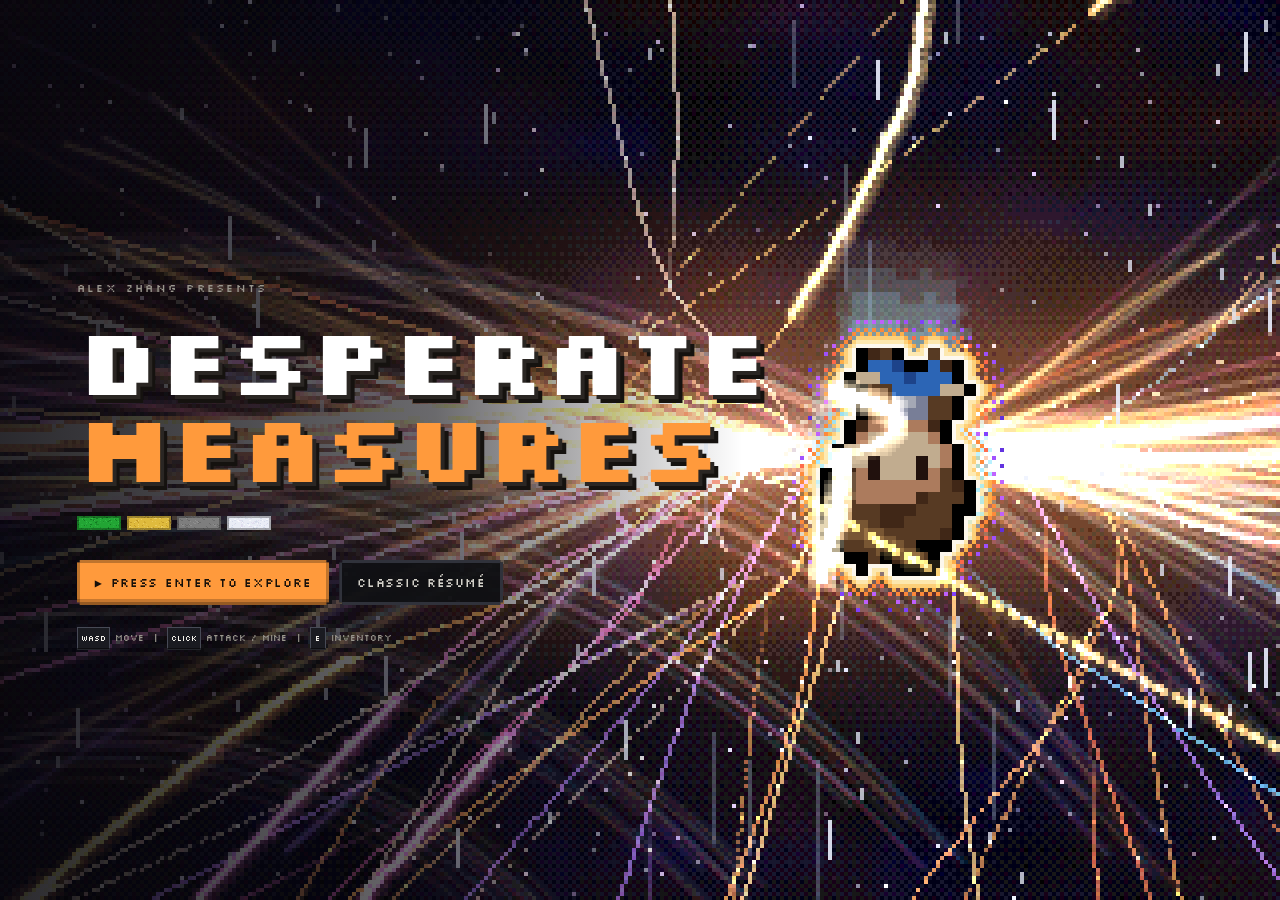
==== commit 0e707fbf: "separate music and sound toggles" ====
--- a/resume-game.html
+++ b/resume-game.html
@@ -26,7 +26,13 @@
     </a>
     <nav class="hud-actions" aria-label="Page">
       <a href="resume.html" class="px-btn px">Classic résumé</a>
-      <button type="button" class="px-btn px" id="sound-toggle" aria-pressed="false">Sound: off</button>
+      <div class="audio-menu" id="audio-menu">
+        <button type="button" class="px-btn px" id="sound-toggle" aria-expanded="false" aria-controls="audio-panel">Audio: off</button>
+        <div class="audio-panel px" id="audio-panel" hidden>
+          <button type="button" class="audio-opt" id="audio-music" aria-pressed="false">Music <b>off</b></button>
+          <button type="button" class="audio-opt" id="audio-sfx" aria-pressed="false">Sounds <b>off</b></button>
+        </div>
+      </div>
       <a href="index.html" class="px-btn px hide-sm">Exit</a>
     </nav>
   </header>
--- a/css/resume-game.css
+++ b/css/resume-game.css
@@ -86,6 +86,40 @@
   box-shadow: inset 0 0 0 var(--n) var(--accent);
   outline: none;
 }
+.audio-menu { position: relative; display: inline-flex; }
+.audio-panel {
+  --n: 2px;
+  position: absolute;
+  top: calc(100% + 6px);
+  right: 0;
+  display: grid;
+  gap: 4px;
+  min-width: 100%;
+  padding: 6px;
+  background: var(--panel);
+  box-shadow: inset 0 0 0 var(--n) var(--edge-hi);
+  z-index: 30;
+}
+.audio-panel[hidden] { display: none; }
+.audio-opt {
+  display: flex;
+  justify-content: space-between;
+  gap: 14px;
+  padding: 8px 10px;
+  border: 0;
+  background: var(--well);
+  font-family: var(--px);
+  font-size: 0.62rem;
+  letter-spacing: 0.06em;
+  text-transform: uppercase;
+  color: var(--ink-2);
+  cursor: pointer;
+  white-space: nowrap;
+}
+.audio-opt b { font-weight: 400; color: var(--faint); }
+.audio-opt[aria-pressed="true"] b { color: var(--accent); }
+.audio-opt:hover,
+.audio-opt:focus-visible { color: var(--accent); outline: none; box-shadow: inset 0 0 0 2px var(--accent); }
 .px-btn-primary {
   background: var(--accent);
   color: #16100a;
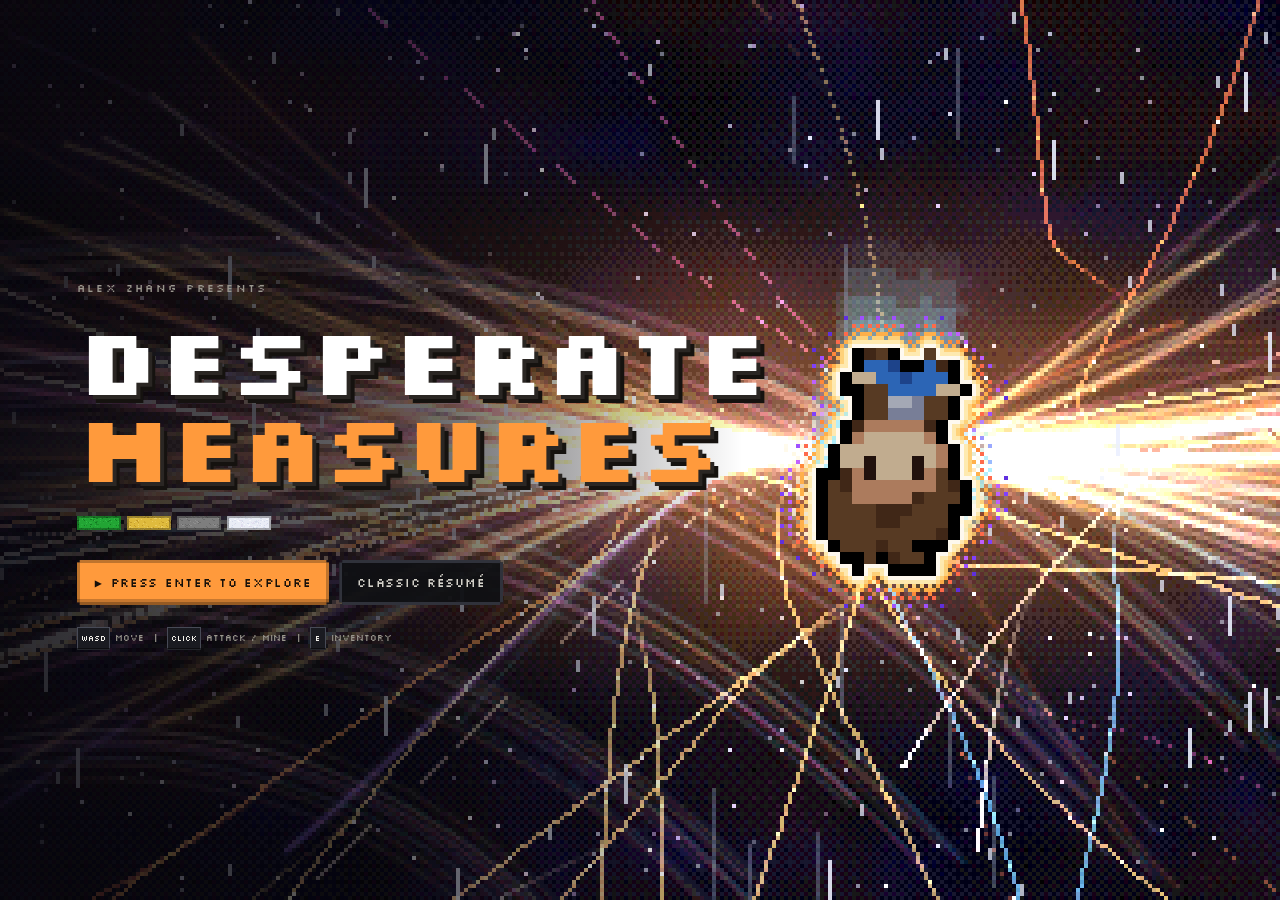
==== commit 7e99cef1: "lava key, the poker cavern opens after bruinpop" ====
--- a/resume-game.html
+++ b/resume-game.html
@@ -164,6 +164,77 @@
     <button type="button" class="px-btn px px-btn-primary" id="wolf-help-go">Got it</button>
   </div>
 
+
+  <!-- the poker table in the lava cavern (js/resume-game-poker.js): its own
+       canvas over the world, with the controls, the chat and the rules on top -->
+  <section class="poker" id="poker" aria-label="Poker table" hidden>
+    <canvas id="pk-canvas" aria-hidden="true"></canvas>
+    <div class="pk-top">
+      <button type="button" class="px-btn px" id="pk-rules-btn">Rules <kbd>R</kbd></button>
+      <button type="button" class="px-btn px" id="pk-fast" aria-pressed="false">Fast</button>
+      <button type="button" class="px-btn px" id="pk-leave">Leave</button>
+    </div>
+    <div class="pk-actions px" id="pk-actions">
+      <p class="pk-status" id="pk-status"></p>
+      <div class="pk-raise-row">
+        <button type="button" class="pk-step" id="pk-minus" aria-label="Less">&minus;</button>
+        <input type="range" id="pk-slider" min="2" max="200" value="4" aria-label="Raise amount" />
+        <button type="button" class="pk-step" id="pk-plus" aria-label="More">+</button>
+        <span class="pk-amount" id="pk-amount"></span>
+      </div>
+      <div class="pk-presets" id="pk-presets">
+        <button type="button" data-p="min">Min</button>
+        <button type="button" data-p="0.5">&frac12; Pot</button>
+        <button type="button" data-p="0.75">&frac34; Pot</button>
+        <button type="button" data-p="1">Pot</button>
+        <button type="button" data-p="max">Max</button>
+      </div>
+      <div class="pk-buttons">
+        <button type="button" class="pk-btn pk-fold" id="pk-fold">Fold <kbd>F</kbd></button>
+        <button type="button" class="pk-btn pk-call" id="pk-call">Call</button>
+        <button type="button" class="pk-btn pk-raise" id="pk-raise">Raise</button>
+        <button type="button" class="pk-btn pk-allin" id="pk-allin">All in <kbd>A</kbd></button>
+      </div>
+      <label class="rh-skip pk-straddle"><input type="checkbox" id="pk-straddle" /><span>Straddle when under the gun</span></label>
+    </div>
+    <div class="pk-chat px" aria-label="Table chat">
+      <p class="pk-chat-title">Table</p>
+      <div class="pk-chat-log" id="pk-chat-log" aria-live="polite"></div>
+    </div>
+    <div class="talk px pk-talk" id="pk-talk" hidden>
+      <p class="talk-name" id="pk-talk-name"></p>
+      <p class="talk-text" id="pk-talk-text"></p>
+      <p class="talk-hint">Click or Space</p>
+    </div>
+    <div class="race-help px pk-panel" id="pk-rules" role="dialog" aria-labelledby="pk-rules-title" hidden>
+      <p class="rh-eyebrow">The Lava Cavern | House rules</p>
+      <p class="rh-title" id="pk-rules-title">No Limit Hold'em</p>
+      <ul class="rh-list">
+        <li><b>Be the last one standing.</b> Everyone starts with 100 big blinds.</li>
+        <li>The chips are ores: <span class="pk-ore iron">Iron $100</span> <span class="pk-ore gold">Gold $500</span> <span class="pk-ore ruby">Ruby $1,000</span> <span class="pk-ore emerald">Emerald $2,000</span> <span class="pk-ore diamond">Diamond $10,000</span></li>
+        <li>Blinds start at <b>$100 / $200</b> and go up every 40 hands as the lava rises. Under the gun you can <b>straddle</b> for twice the big blind, and then you act last before the flop.</li>
+        <li>Two cards each, then five shared cards: the flop (three), the turn and the river, with a round of betting before the flop and after each.</li>
+        <li>On your turn: fold, check, call, bet or raise. A raise has to be at least as big as the last bet or raise. You can bet everything you have at any time.</li>
+        <li>Going all in for less than a full raise doesn't reopen the betting. Side pots go to the best hand among the players in them.</li>
+        <li>Best five cards win: Royal Flush, Straight Flush, Four of a Kind, Full House, Flush, Straight, Three of a Kind, Two Pair, Pair, High Card.</li>
+      </ul>
+      <p class="pk-keys"><kbd>F</kbd> Fold <kbd>C</kbd> Check / Call <kbd>Enter</kbd> Raise <kbd>A</kbd> All in <kbd>&larr;</kbd><kbd>&rarr;</kbd> Size <kbd>R</kbd> Rules</p>
+      <button type="button" class="px-btn px px-btn-primary" id="pk-rules-go">Deal me in</button>
+    </div>
+    <div class="race-help px pk-panel" id="pk-buyin" role="dialog" aria-labelledby="pk-buy-title" hidden>
+      <p class="rh-eyebrow">Buy in</p>
+      <p class="rh-title" id="pk-buy-title">Bring your ore</p>
+      <p class="pk-buy-have" id="pk-buy-have"></p>
+      <input type="range" id="pk-buy-slider" min="2" max="200" value="200" aria-label="Buy in" />
+      <p class="pk-buy-amount" id="pk-buy-amount"></p>
+      <p class="pk-buy-note">Ingots, raw ore and gems all count. Up to $20,000.</p>
+      <div class="pk-buy-row">
+        <button type="button" class="px-btn px" id="pk-buy-back">Not now</button>
+        <button type="button" class="px-btn px px-btn-primary" id="pk-buy-go">Sit down</button>
+      </div>
+    </div>
+  </section>
+
   <div class="warp" id="warp" aria-hidden="true"></div>
 
   <section class="title" id="title" aria-label="Title screen">
@@ -201,5 +272,6 @@
   <script src="js/resume-game-play.js"></script>
   <script src="js/resume-game-race.js"></script>
   <script src="js/resume-game-wolf.js"></script>
+  <script src="js/resume-game-poker.js"></script>
 </body>
 </html>
--- a/css/resume-game.css
+++ b/css/resume-game.css
@@ -1182,6 +1182,59 @@
   90% { filter: brightness(1.7) drop-shadow(0 0 4px rgba(220, 235, 255, 0.9)); }
   94% { filter: brightness(1.2); }
 }
+.slot i.shine.s2,
+.hb-slot i.shine.s2 { animation: item-shine-2 1.7s steps(1) infinite; }
+.slot i.shine.s3,
+.hb-slot i.shine.s3 { animation: item-shine-3 1.3s steps(1) infinite; }
+.slot i.shine.prism,
+.hb-slot i.shine.prism { animation: item-shine-prism 1.3s steps(1) infinite; }
+.slot i.shine.s3::after,
+.hb-slot i.shine.s3::after {
+  content: '';
+  position: absolute;
+  right: 1px;
+  top: 1px;
+  width: 7px;
+  height: 7px;
+  background: #fff;
+  clip-path: polygon(50% 0, 60% 40%, 100% 50%, 60% 60%, 50% 100%, 40% 60%, 0 50%, 40% 40%);
+  opacity: 0;
+  animation: item-twinkle 1.3s steps(1) infinite;
+}
+.slot i.shine.prism::after,
+.hb-slot i.shine.prism::after { background: linear-gradient(135deg, #ff6b8a, #ffd36b, #7dffb0, #6bc8ff, #c58bff); }
+@keyframes item-shine-2 {
+  0%, 76% { filter: none; }
+  80% { filter: brightness(1.4) drop-shadow(0 0 2px rgba(255, 255, 255, 0.9)); }
+  84% { filter: brightness(1.9) drop-shadow(0 0 5px rgba(255, 252, 235, 0.95)); }
+  89% { filter: brightness(1.3) drop-shadow(0 0 2px rgba(255, 255, 255, 0.6)); }
+  93% { filter: none; }
+}
+@keyframes item-shine-3 {
+  0%, 66% { filter: drop-shadow(0 0 1px rgba(205, 255, 250, 0.7)); }
+  70% { filter: brightness(1.5) drop-shadow(0 0 3px rgba(255, 255, 255, 1)); }
+  75% { filter: brightness(2.2) drop-shadow(0 0 8px rgba(190, 255, 248, 1)); }
+  81% { filter: brightness(1.5) drop-shadow(0 0 4px rgba(220, 255, 252, 0.9)); }
+  87% { filter: brightness(1.15) drop-shadow(0 0 2px rgba(205, 255, 250, 0.8)); }
+}
+@keyframes item-shine-prism {
+  0% { filter: drop-shadow(0 0 2px rgba(255, 110, 160, 0.8)); }
+  16% { filter: drop-shadow(0 0 2px rgba(255, 200, 90, 0.8)); }
+  33% { filter: drop-shadow(0 0 2px rgba(120, 255, 170, 0.8)); }
+  50% { filter: drop-shadow(0 0 2px rgba(100, 190, 255, 0.8)); }
+  66% { filter: drop-shadow(0 0 2px rgba(190, 130, 255, 0.8)); }
+  70% { filter: brightness(1.6) drop-shadow(0 0 4px rgba(255, 255, 255, 1)); }
+  75% { filter: brightness(2.2) drop-shadow(0 0 8px rgba(255, 170, 240, 1)); }
+  81% { filter: brightness(1.5) drop-shadow(0 0 4px rgba(170, 220, 255, 0.9)); }
+  87% { filter: brightness(1.15) drop-shadow(0 0 2px rgba(255, 110, 160, 0.8)); }
+}
+@keyframes item-twinkle {
+  0%, 30% { opacity: 0; transform: scale(0.4); }
+  34% { opacity: 0.8; transform: scale(0.8); }
+  38% { opacity: 1; transform: scale(1.15); }
+  44% { opacity: 0.6; transform: scale(0.8); }
+  48%, 100% { opacity: 0; transform: scale(0.4); }
+}
 @keyframes armor-shine {
   0%, 84% { filter: none; }
   88% { filter: brightness(1.5) drop-shadow(0 0 3px rgba(143, 248, 255, 0.8)); }
@@ -1411,3 +1464,101 @@
   .craft-grid { grid-template-columns: repeat(5, 34px); }
   .craft-grid .slot { width: 34px; height: 34px; }
 }
+
+.poker { position: fixed; inset: 0; z-index: 35; background: #0c0808; }
+.poker[hidden] { display: none; }
+#pk-canvas { position: absolute; inset: 0; image-rendering: pixelated; }
+body.is-poker .hud-top { z-index: 38; }
+body.is-poker .hud-top .brand,
+body.is-poker .hud-top a.px-btn { display: none; }
+body.is-poker .toast { z-index: 39; }
+.pk-top { position: absolute; top: 16px; left: var(--gap); display: flex; gap: 8px; }
+.pk-top .px-btn { padding: 8px 12px; font-size: 0.62rem; }
+#pk-fast.is-on { color: #111; background: var(--accent); }
+.pk-actions {
+  position: absolute;
+  left: var(--gap);
+  bottom: var(--gap);
+  width: min(400px, calc(50vw - 40px));
+  padding: 12px 14px 10px;
+  background: var(--panel);
+  opacity: 0.55;
+  transition: opacity 0.2s, box-shadow 0.2s;
+}
+.pk-actions.is-turn { opacity: 1; box-shadow: inset 0 0 0 var(--n) var(--accent), 0 0 18px rgba(255, 154, 60, 0.3); }
+.pk-status { min-height: 1em; font-family: var(--px); font-size: 0.56rem; letter-spacing: 0.16em; text-transform: uppercase; color: var(--accent); }
+.pk-raise-row { display: flex; align-items: center; gap: 6px; margin-top: 6px; }
+.pk-raise-row input { flex: 1; accent-color: var(--accent); min-width: 0; }
+.pk-step, .pk-presets button {
+  border: 0;
+  font-family: var(--px);
+  color: var(--ink-2);
+  background: var(--panel-2);
+  box-shadow: inset 0 0 0 2px var(--edge-hi);
+  cursor: pointer;
+}
+.pk-step { width: 26px; height: 24px; font-size: 0.9rem; line-height: 1; }
+.pk-amount { min-width: 78px; text-align: right; font-family: var(--px); font-size: 0.7rem; color: var(--ink); }
+.pk-presets { display: flex; gap: 4px; margin-top: 6px; }
+.pk-presets button { flex: 1; padding: 5px 0; font-size: 0.5rem; letter-spacing: 0.06em; text-transform: uppercase; }
+.pk-step:hover:not(:disabled), .pk-presets button:hover:not(:disabled) { color: var(--accent); box-shadow: inset 0 0 0 2px var(--accent); }
+.pk-buttons { display: grid; grid-template-columns: repeat(4, 1fr); gap: 6px; margin-top: 8px; }
+.pk-btn {
+  padding: 10px 4px;
+  border: 0;
+  font-family: var(--px);
+  font-size: 0.6rem;
+  line-height: 1.5;
+  letter-spacing: 0.04em;
+  text-transform: uppercase;
+  color: #fff;
+  cursor: pointer;
+  box-shadow: inset 0 0 0 2px rgba(0, 0, 0, 0.4), inset 0 -4px 0 rgba(0, 0, 0, 0.28);
+}
+.pk-btn b { display: block; font-weight: 400; }
+.pk-btn kbd { opacity: 0.6; font-size: 0.5rem; }
+.pk-fold { background: #8a2a26; }
+.pk-call { background: #2c6a3a; }
+.pk-raise { background: #a8681a; }
+.pk-allin { background: #5a2a8a; }
+.pk-btn:hover:not(:disabled), .pk-btn:focus-visible { box-shadow: inset 0 0 0 2px #fff, inset 0 -4px 0 rgba(0, 0, 0, 0.28); outline: none; }
+.pk-btn:disabled, .pk-step:disabled, .pk-presets button:disabled { opacity: 0.35; cursor: default; }
+.pk-straddle { justify-content: flex-start; margin: 8px 0 0; }
+.pk-chat {
+  position: absolute;
+  right: var(--gap);
+  bottom: var(--gap);
+  width: min(300px, calc(50vw - 40px));
+  padding: 10px 12px;
+  background: var(--panel);
+}
+.pk-chat-title { font-family: var(--px); font-size: 0.52rem; letter-spacing: 0.2em; text-transform: uppercase; color: var(--muted); }
+.pk-chat-log { height: 132px; margin-top: 6px; overflow-y: auto; font-size: 0.76rem; line-height: 1.4; color: var(--ink-2); scrollbar-width: thin; }
+.pk-chat-log p + p { margin-top: 2px; }
+.pk-chat-log .dim { color: var(--faint); }
+.pk-chat-log .sys { margin-top: 6px; }
+.pk-chat-log .win { color: #ffd23f; }
+.pk-chat-log .bust { color: #ff7a6a; }
+.pk-chat-log .talk { font-style: italic; }
+.pk-c { font-style: normal; font-weight: 600; color: #eae6dc; }
+.pk-c.red { color: #ff7a6a; }
+.pk-talk { left: 50vw; bottom: 190px; z-index: 3; }
+.pk-panel { left: 50vw; width: min(480px, calc(100vw - 32px)); z-index: 4; max-height: calc(100vh - 40px); overflow-y: auto; }
+.pk-ore { display: inline-block; margin: 2px 2px 0 0; padding: 1px 5px; font-family: var(--px); font-size: 0.56rem; color: #111; }
+.pk-ore.iron { background: #dcd7d0; }
+.pk-ore.gold { background: #f3d35a; }
+.pk-ore.ruby { background: #ef6a5a; }
+.pk-ore.emerald { background: #8eeaa9; }
+.pk-ore.diamond { background: #9df4e8; }
+.pk-keys { margin: -4px 0 14px; font-family: var(--px); font-size: 0.5rem; letter-spacing: 0.08em; line-height: 2.2; text-transform: uppercase; color: var(--muted); }
+.pk-keys kbd { padding: 1px 4px; color: var(--ink); background: var(--panel-2); box-shadow: inset 0 0 0 1px var(--edge-hi); }
+.pk-buy-have { margin-top: 10px; font-size: 0.86rem; color: var(--ink-2); }
+#pk-buy-slider { width: 100%; margin-top: 14px; accent-color: var(--accent); }
+.pk-buy-amount { margin-top: 6px; font-family: var(--px); font-size: 1.1rem; color: var(--accent); }
+.pk-buy-note { margin: 6px 0 16px; font-size: 0.76rem; color: var(--muted); }
+.pk-buy-row { display: flex; justify-content: center; gap: 10px; }
+@media (max-width: 760px) {
+  .pk-actions { width: calc(100vw - 32px); bottom: 172px; }
+  .pk-chat { width: calc(100vw - 32px); left: var(--gap); }
+  .pk-chat-log { height: 80px; }
+}
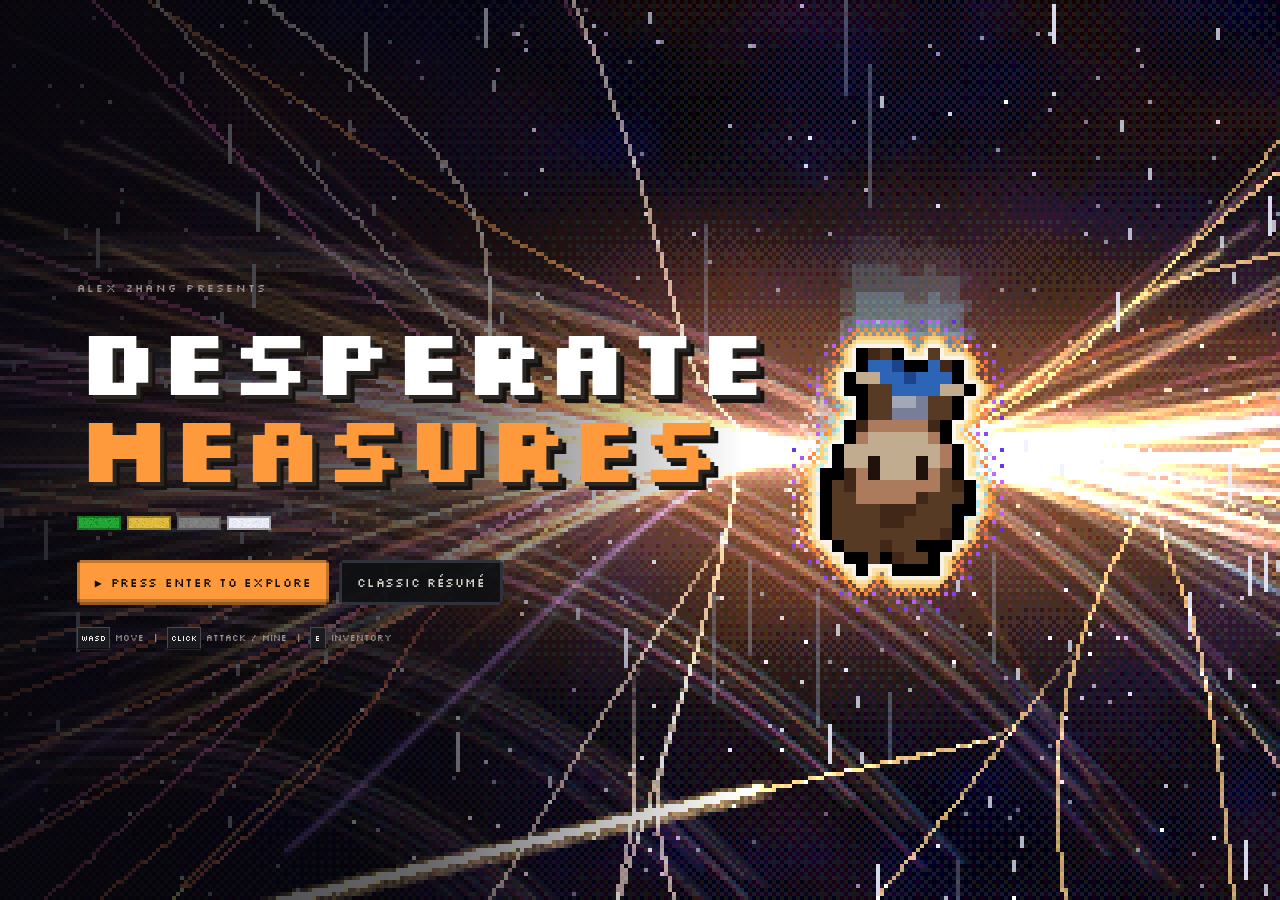
==== commit 0c4d3f4e: "neville plays like a nervous beginner, brutus tilts faster, everyone answers banter, show your hand " ====
--- a/resume-game.html
+++ b/resume-game.html
@@ -175,7 +175,10 @@
       <button type="button" class="px-btn px" id="pk-leave">Leave</button>
     </div>
     <div class="pk-actions px" id="pk-actions">
-      <p class="pk-status" id="pk-status"></p>
+      <div class="pk-status-row">
+        <p class="pk-status" id="pk-status"></p>
+        <button type="button" class="pk-show" id="pk-show" hidden disabled>Show hand <kbd>S</kbd></button>
+      </div>
       <div class="pk-raise-row">
         <button type="button" class="pk-step" id="pk-minus" aria-label="Less">&minus;</button>
         <input type="range" id="pk-slider" min="2" max="200" value="4" aria-label="Raise amount" />
@@ -198,7 +201,7 @@
       <label class="rh-skip pk-straddle"><input type="checkbox" id="pk-straddle" /><span>Straddle when under the gun</span></label>
     </div>
     <div class="pk-chat px" aria-label="Table chat">
-      <p class="pk-chat-title">Table</p>
+      <p class="pk-chat-title"><i aria-hidden="true"></i>Table talk</p>
       <div class="pk-chat-log" id="pk-chat-log" aria-live="polite"></div>
     </div>
     <div class="talk px pk-talk" id="pk-talk" hidden>
@@ -218,7 +221,7 @@
         <li>Going all in for less than a full raise doesn't reopen the betting. Side pots go to the best hand among the players in them.</li>
         <li>Best five cards win: Royal Flush, Straight Flush, Four of a Kind, Full House, Flush, Straight, Three of a Kind, Two Pair, Pair, High Card.</li>
       </ul>
-      <p class="pk-keys"><kbd>F</kbd> Fold <kbd>C</kbd> Check / Call <kbd>Enter</kbd> Raise <kbd>A</kbd> All in <kbd>&larr;</kbd><kbd>&rarr;</kbd> Size <kbd>R</kbd> Rules</p>
+      <p class="pk-keys"><kbd>F</kbd> Fold <kbd>C</kbd> Check / Call <kbd>Enter</kbd> Raise <kbd>A</kbd> All in <kbd>&larr;</kbd><kbd>&rarr;</kbd> Size <kbd>R</kbd> Rules <kbd>S</kbd> Show your hand after one</p>
       <button type="button" class="px-btn px px-btn-primary" id="pk-rules-go">Deal me in</button>
     </div>
     <div class="race-help px pk-panel" id="pk-buyin" role="dialog" aria-labelledby="pk-buy-title" hidden>
--- a/css/resume-game.css
+++ b/css/resume-game.css
@@ -1468,7 +1468,7 @@
 .poker { position: fixed; inset: 0; z-index: 35; background: #0c0808; }
 .poker[hidden] { display: none; }
 #pk-canvas { position: absolute; inset: 0; image-rendering: pixelated; }
-body.is-poker .hud-top { z-index: 38; }
+body.is-poker .hud-top { z-index: 38; justify-content: flex-end; }
 body.is-poker .hud-top .brand,
 body.is-poker .hud-top a.px-btn { display: none; }
 body.is-poker .toast { z-index: 39; }
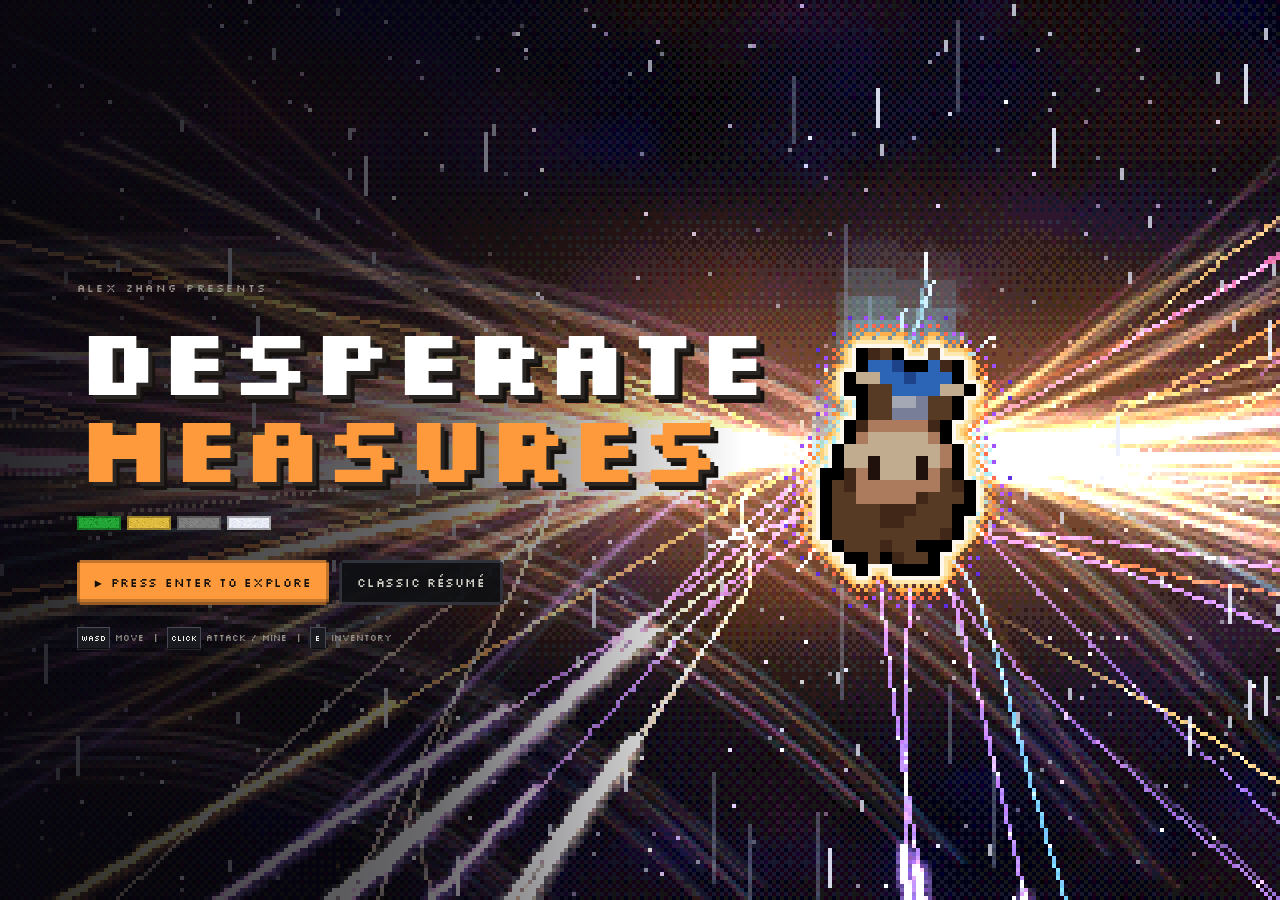
==== commit 1bf214cc: "aces tutorial with quizzes" ====
--- a/resume-game.html
+++ b/resume-game.html
@@ -207,6 +207,7 @@
     <div class="talk px pk-talk" id="pk-talk" hidden>
       <p class="talk-name" id="pk-talk-name"></p>
       <p class="talk-text" id="pk-talk-text"></p>
+      <div class="pk-choices" id="pk-choices"></div>
       <p class="talk-hint">Click or Space</p>
     </div>
     <div class="race-help px pk-panel" id="pk-rules" role="dialog" aria-labelledby="pk-rules-title" hidden>
@@ -220,9 +221,14 @@
         <li>On your turn: fold, check, call, bet or raise. A raise has to be at least as big as the last bet or raise. You can bet everything you have at any time.</li>
         <li>Going all in for less than a full raise doesn't reopen the betting. Side pots go to the best hand among the players in them.</li>
         <li>Best five cards win: Royal Flush, Straight Flush, Four of a Kind, Full House, Flush, Straight, Three of a Kind, Two Pair, Pair, High Card.</li>
+        <li><b>Seven deuce:</b> win a pot holding seven two off suit and everyone else pays you $1,000, even if they folded.</li>
+        <li>After a hand nobody saw your cards in, you can <b>show</b> them (S). They'll remember what you show.</li>
       </ul>
       <p class="pk-keys"><kbd>F</kbd> Fold <kbd>C</kbd> Check / Call <kbd>Enter</kbd> Raise <kbd>A</kbd> All in <kbd>&larr;</kbd><kbd>&rarr;</kbd> Size <kbd>R</kbd> Rules <kbd>S</kbd> Show your hand after one</p>
-      <button type="button" class="px-btn px px-btn-primary" id="pk-rules-go">Deal me in</button>
+      <div class="pk-buy-row">
+        <button type="button" class="px-btn px" id="pk-rules-tut">Learn with Ace</button>
+        <button type="button" class="px-btn px px-btn-primary" id="pk-rules-go">Deal me in</button>
+      </div>
     </div>
     <div class="race-help px pk-panel" id="pk-buyin" role="dialog" aria-labelledby="pk-buy-title" hidden>
       <p class="rh-eyebrow">Buy in</p>
--- a/css/resume-game.css
+++ b/css/resume-game.css
@@ -1528,20 +1528,93 @@
   position: absolute;
   right: var(--gap);
   bottom: var(--gap);
-  width: min(300px, calc(50vw - 40px));
-  padding: 10px 12px;
-  background: var(--panel);
-}
-.pk-chat-title { font-family: var(--px); font-size: 0.52rem; letter-spacing: 0.2em; text-transform: uppercase; color: var(--muted); }
-.pk-chat-log { height: 132px; margin-top: 6px; overflow-y: auto; font-size: 0.76rem; line-height: 1.4; color: var(--ink-2); scrollbar-width: thin; }
+  width: min(330px, calc(50vw - 40px));
+  padding: 14px 12px 10px;
+  background: linear-gradient(180deg, rgba(36, 21, 16, 0.97), rgba(15, 10, 9, 0.97));
+  box-shadow: inset 0 0 0 var(--n) #5a3424, inset 0 0 0 calc(var(--n) * 2) #1a0f0b, 0 0 26px rgba(255, 110, 30, 0.14);
+}
+.pk-chat::before {
+  content: '';
+  position: absolute;
+  left: calc(var(--n) * 2);
+  right: calc(var(--n) * 2);
+  top: calc(var(--n) * 2);
+  height: 3px;
+  background: linear-gradient(90deg, #7a2a10, #ff8a1c, #ffd23f, #ff8a1c, #7a2a10);
+  opacity: 0.85;
+}
+.pk-chat-title { display: flex; align-items: center; gap: 8px; font-family: var(--px); font-size: 0.56rem; letter-spacing: 0.22em; text-transform: uppercase; color: var(--accent); }
+.pk-chat-title i { width: 6px; height: 6px; background: #ff8a1c; box-shadow: 0 0 6px #ff8a1c, 0 0 0 2px #3a1a0c; }
+.pk-chat-log {
+  height: 140px;
+  margin-top: 8px;
+  padding: 6px 8px 6px 6px;
+  overflow-y: auto;
+  font-family: var(--head);
+  font-size: 0.86rem;
+  line-height: 1.35;
+  color: #e6d9c6;
+  background: #0c0807;
+  box-shadow: inset 0 0 0 2px #2a1a14, inset 0 3px 8px rgba(0, 0, 0, 0.6);
+  scrollbar-width: thin;
+  scrollbar-color: #c4561a #1a100c;
+}
+.pk-chat-log::-webkit-scrollbar { width: 8px; }
+.pk-chat-log::-webkit-scrollbar-track { background: #1a100c; box-shadow: inset 0 0 0 1px #2a1a14; }
+.pk-chat-log::-webkit-scrollbar-thumb { background: #c4561a; box-shadow: inset 0 0 0 2px #ff8a1c, inset 0 -2px 0 #7a2a10; }
+.pk-chat-log p { position: relative; padding-left: 11px; }
 .pk-chat-log p + p { margin-top: 2px; }
-.pk-chat-log .dim { color: var(--faint); }
-.pk-chat-log .sys { margin-top: 6px; }
+.pk-chat-log p::before { content: ''; position: absolute; left: 1px; top: 0.55em; width: 4px; height: 4px; background: #5a3a2a; }
+.pk-chat-log b { font-weight: 600; }
+.pk-chat-log .dim { color: #8a6a5a; }
+.pk-chat-log .sys {
+  margin-top: 8px;
+  padding-top: 6px;
+  border-top: 2px dotted #3a2418;
+  font-family: var(--px);
+  font-size: 0.5rem;
+  letter-spacing: 0.12em;
+  text-transform: uppercase;
+  color: #8a6a5a;
+}
+.pk-chat-log .sys::before { display: none; }
+.pk-chat-log .talk { color: #f6ecd0; }
+.pk-chat-log .talk::before { background: #ff9a3a; }
 .pk-chat-log .win { color: #ffd23f; }
+.pk-chat-log .win::before { background: #ffd23f; box-shadow: 0 0 4px #ffd23f; }
 .pk-chat-log .bust { color: #ff7a6a; }
-.pk-chat-log .talk { font-style: italic; }
-.pk-c { font-style: normal; font-weight: 600; color: #eae6dc; }
-.pk-c.red { color: #ff7a6a; }
+.pk-chat-log .bust::before { background: #ff5a3a; }
+.pk-c {
+  display: inline-block;
+  margin: 0 1px;
+  padding: 0 3px;
+  font-family: var(--px);
+  font-size: 0.6rem;
+  font-style: normal;
+  letter-spacing: 0;
+  line-height: 1.5;
+  color: #25222c;
+  background: #e6e1d6;
+  box-shadow: inset 0 0 0 1px #2a2620, 0 1px 0 #000;
+}
+.pk-c.red { color: #b8302a; }
+.pk-status-row { display: flex; align-items: center; justify-content: space-between; gap: 8px; min-height: 22px; }
+.pk-show {
+  padding: 5px 8px;
+  border: 0;
+  font-family: var(--px);
+  font-size: 0.52rem;
+  letter-spacing: 0.1em;
+  text-transform: uppercase;
+  color: #111;
+  background: #ffd23f;
+  box-shadow: inset 0 0 0 2px #000, inset 0 -3px 0 rgba(0, 0, 0, 0.25);
+  cursor: pointer;
+}
+.pk-show[hidden] { display: none; }
+.pk-show kbd { opacity: 0.6; }
+.pk-show:hover, .pk-show:focus-visible { background: #fff1a8; outline: none; }
+.pk-actions:has(.pk-show:not([hidden])) { opacity: 1; }
 .pk-talk { left: 50vw; bottom: 190px; z-index: 3; }
 .pk-panel { left: 50vw; width: min(480px, calc(100vw - 32px)); z-index: 4; max-height: calc(100vh - 40px); overflow-y: auto; }
 .pk-ore { display: inline-block; margin: 2px 2px 0 0; padding: 1px 5px; font-family: var(--px); font-size: 0.56rem; color: #111; }
@@ -1562,3 +1635,22 @@
   .pk-chat { width: calc(100vw - 32px); left: var(--gap); }
   .pk-chat-log { height: 80px; }
 }
+.pk-choices { display: flex; flex-wrap: wrap; gap: 6px; margin-top: 8px; }
+.pk-choices:empty { display: none; }
+.pk-choice {
+  padding: 7px 10px;
+  border: 0;
+  font-family: var(--px);
+  font-size: 0.56rem;
+  letter-spacing: 0.08em;
+  text-transform: uppercase;
+  color: var(--ink);
+  background: var(--panel-2);
+  box-shadow: inset 0 0 0 2px var(--accent);
+  cursor: pointer;
+}
+.pk-choice kbd { margin-right: 4px; color: var(--accent); }
+.pk-choice:hover, .pk-choice:focus-visible { color: #111; background: var(--accent); outline: none; }
+.pk-choice:hover kbd, .pk-choice:focus-visible kbd { color: #111; }
+.pk-talk.is-choosing .talk-hint { visibility: hidden; }
+#pk-rules-tut[hidden] { display: none; }
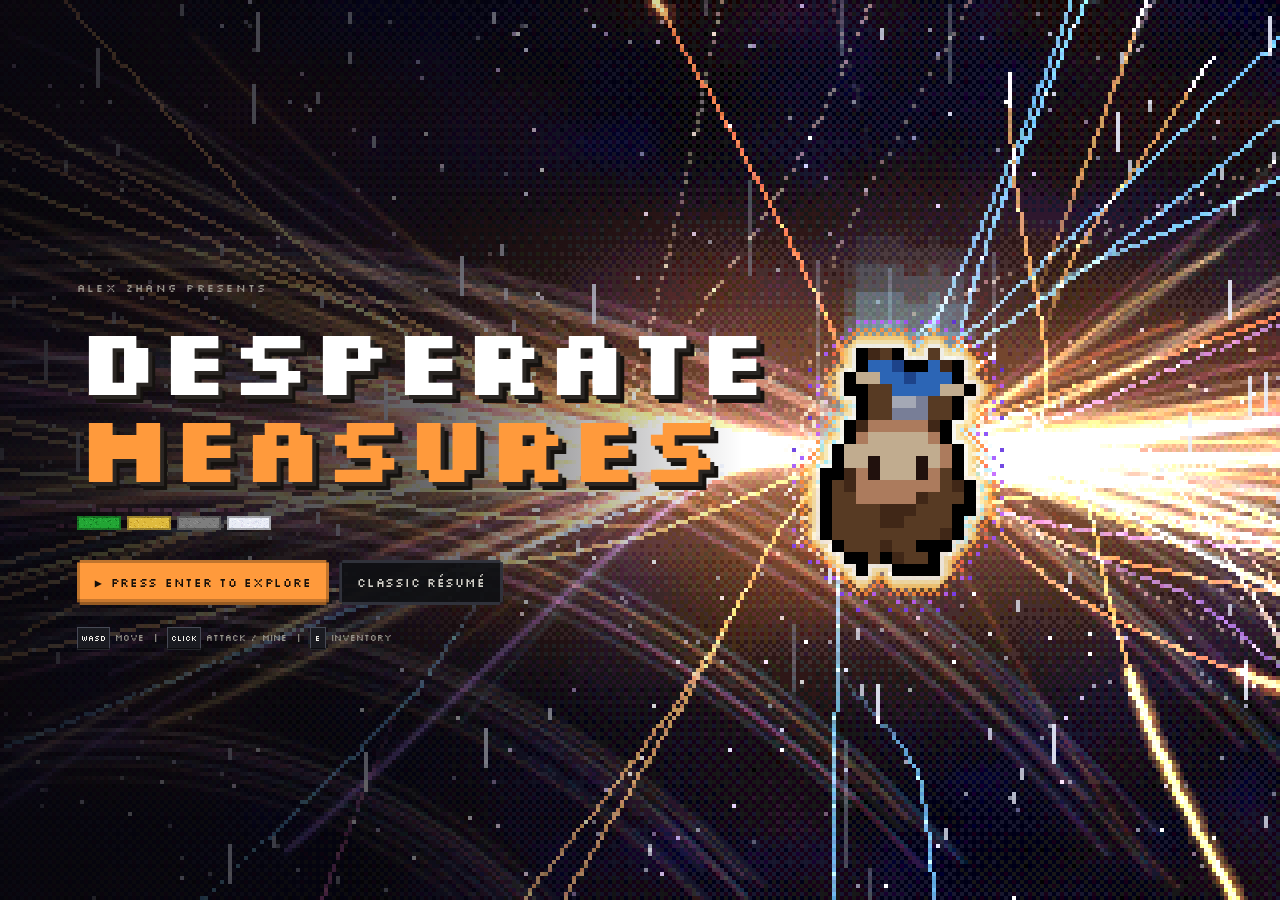
==== commit d826237f: "blinds go up every 5 minutes with a timer chip" ====
--- a/resume-game.html
+++ b/resume-game.html
@@ -173,6 +173,7 @@
       <button type="button" class="px-btn px" id="pk-rules-btn">Rules <kbd>R</kbd></button>
       <button type="button" class="px-btn px" id="pk-fast" aria-pressed="false">Fast</button>
       <button type="button" class="px-btn px" id="pk-leave">Leave</button>
+      <span class="pk-level px" id="pk-level" hidden></span>
     </div>
     <div class="pk-actions px" id="pk-actions">
       <div class="pk-status-row">
@@ -216,7 +217,7 @@
       <ul class="rh-list">
         <li><b>Be the last one standing.</b> Everyone starts with 100 big blinds.</li>
         <li>The chips are ores: <span class="pk-ore iron">Iron $100</span> <span class="pk-ore gold">Gold $500</span> <span class="pk-ore ruby">Ruby $1,000</span> <span class="pk-ore emerald">Emerald $2,000</span> <span class="pk-ore diamond">Diamond $10,000</span></li>
-        <li>Blinds start at <b>$100 / $200</b> and go up every 40 hands as the lava rises. Under the gun you can <b>straddle</b> for twice the big blind, and then you act last before the flop.</li>
+        <li>Blinds start at <b>$100 / $200</b> and go up every 5 minutes as the lava rises (the timer's by the buttons, top left). Under the gun you can <b>straddle</b> for twice the big blind, and then you act last before the flop.</li>
         <li>Two cards each, then five shared cards: the flop (three), the turn and the river, with a round of betting before the flop and after each.</li>
         <li>On your turn: fold, check, call, bet or raise. A raise has to be at least as big as the last bet or raise. You can bet everything you have at any time.</li>
         <li>Going all in for less than a full raise doesn't reopen the betting. Side pots go to the best hand among the players in them.</li>
--- a/css/resume-game.css
+++ b/css/resume-game.css
@@ -1654,3 +1654,5 @@
 .pk-choice:hover kbd, .pk-choice:focus-visible kbd { color: #111; }
 .pk-talk.is-choosing .talk-hint { visibility: hidden; }
 #pk-rules-tut[hidden] { display: none; }
+.pk-level { display: flex; align-items: center; padding: 0 12px; font-family: var(--px); font-size: 0.56rem; letter-spacing: 0.1em; text-transform: uppercase; color: #ffd23f; background: var(--panel); box-shadow: inset 0 0 0 var(--n) #5a3424; }
+.pk-level[hidden] { display: none; }
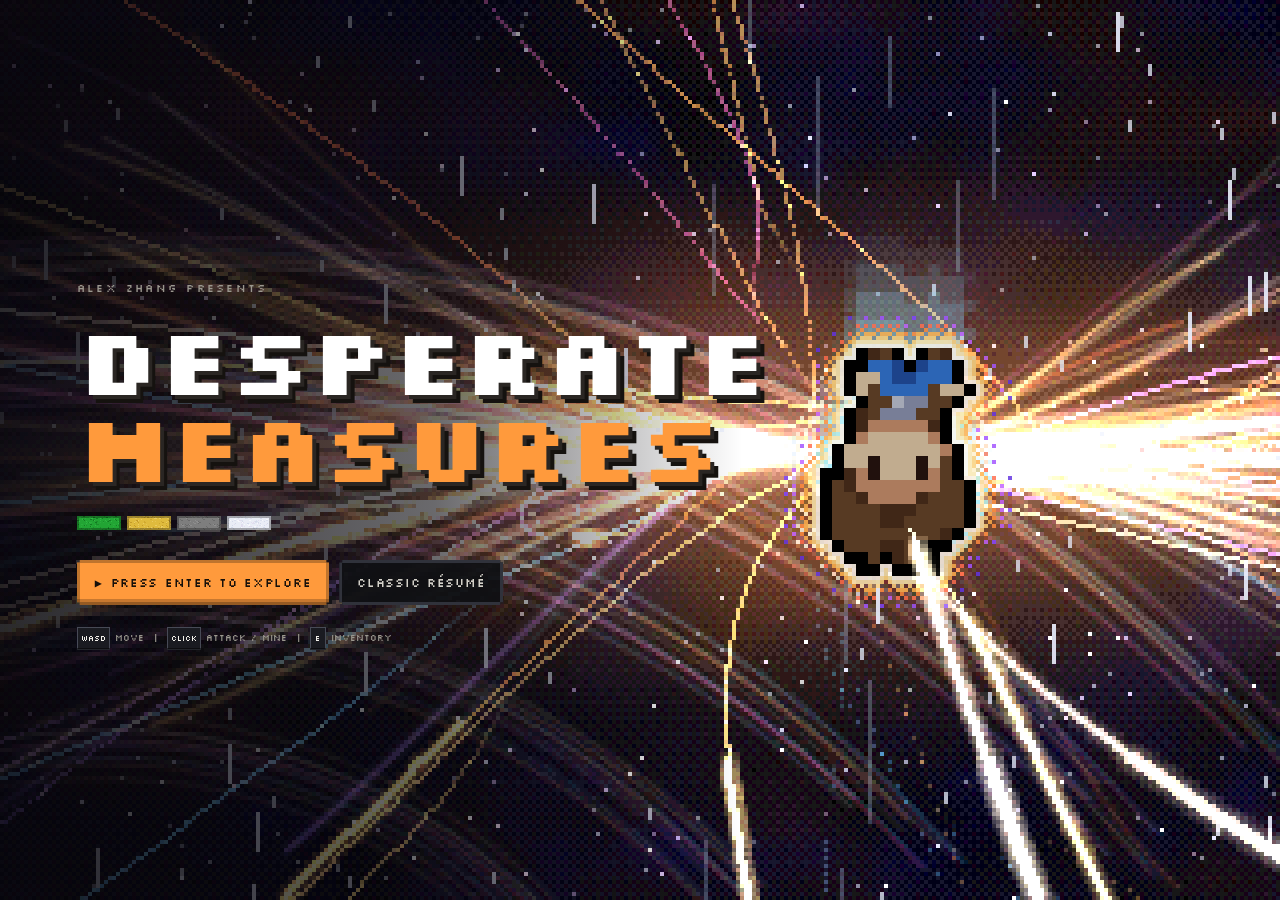
==== commit 0f3850ef: "speed button has 1x 2x 3x and 4x now" ====
--- a/resume-game.html
+++ b/resume-game.html
@@ -171,7 +171,15 @@
     <canvas id="pk-canvas" aria-hidden="true"></canvas>
     <div class="pk-top">
       <button type="button" class="px-btn px" id="pk-rules-btn">Rules <kbd>R</kbd></button>
-      <button type="button" class="px-btn px" id="pk-fast" aria-pressed="false">Fast</button>
+      <div class="pk-speed" id="pk-speed">
+        <button type="button" class="px-btn px" id="pk-fast" aria-expanded="false" aria-controls="pk-speed-panel">Speed 1x</button>
+        <div class="audio-panel pk-speed-panel px" id="pk-speed-panel" hidden>
+          <button type="button" class="audio-opt" data-speed="1" aria-pressed="true">Normal <b>1x</b></button>
+          <button type="button" class="audio-opt" data-speed="2" aria-pressed="false">Fast <b>2x</b></button>
+          <button type="button" class="audio-opt" data-speed="3" aria-pressed="false">Faster <b>3x</b></button>
+          <button type="button" class="audio-opt" data-speed="4" aria-pressed="false">Fastest <b>4x</b></button>
+        </div>
+      </div>
       <button type="button" class="px-btn px" id="pk-leave">Leave</button>
       <span class="pk-level px" id="pk-level" hidden></span>
     </div>
--- a/css/resume-game.css
+++ b/css/resume-game.css
@@ -1402,6 +1402,7 @@
 
 .slot s, .hb-slot s { position: absolute; left: 5px; bottom: 4px; height: 3px; max-width: calc(100% - 10px); }
 .chest-grid { display: grid; grid-template-columns: repeat(6, 46px); gap: 4px; }
+.chest-grid.is-big { grid-template-columns: repeat(9, 46px); }
 .hud-time {
   padding: 2px 6px;
   font-family: var(--px);
@@ -1461,6 +1462,7 @@
   .slot { width: auto; aspect-ratio: 1; height: auto; }
   .rb-list { grid-template-columns: 1fr; }
   .chest-grid { grid-template-columns: repeat(6, 1fr); }
+  .chest-grid.is-big { grid-template-columns: repeat(9, 1fr); }
   .craft-grid { grid-template-columns: repeat(5, 34px); }
   .craft-grid .slot { width: 34px; height: 34px; }
 }
@@ -1475,6 +1477,8 @@
 .pk-top { position: absolute; top: 16px; left: var(--gap); display: flex; gap: 8px; }
 .pk-top .px-btn { padding: 8px 12px; font-size: 0.62rem; }
 #pk-fast.is-on { color: #111; background: var(--accent); }
+.pk-speed { position: relative; display: inline-flex; }
+.pk-speed-panel { left: 0; right: auto; z-index: 40; }
 .pk-actions {
   position: absolute;
   left: var(--gap);
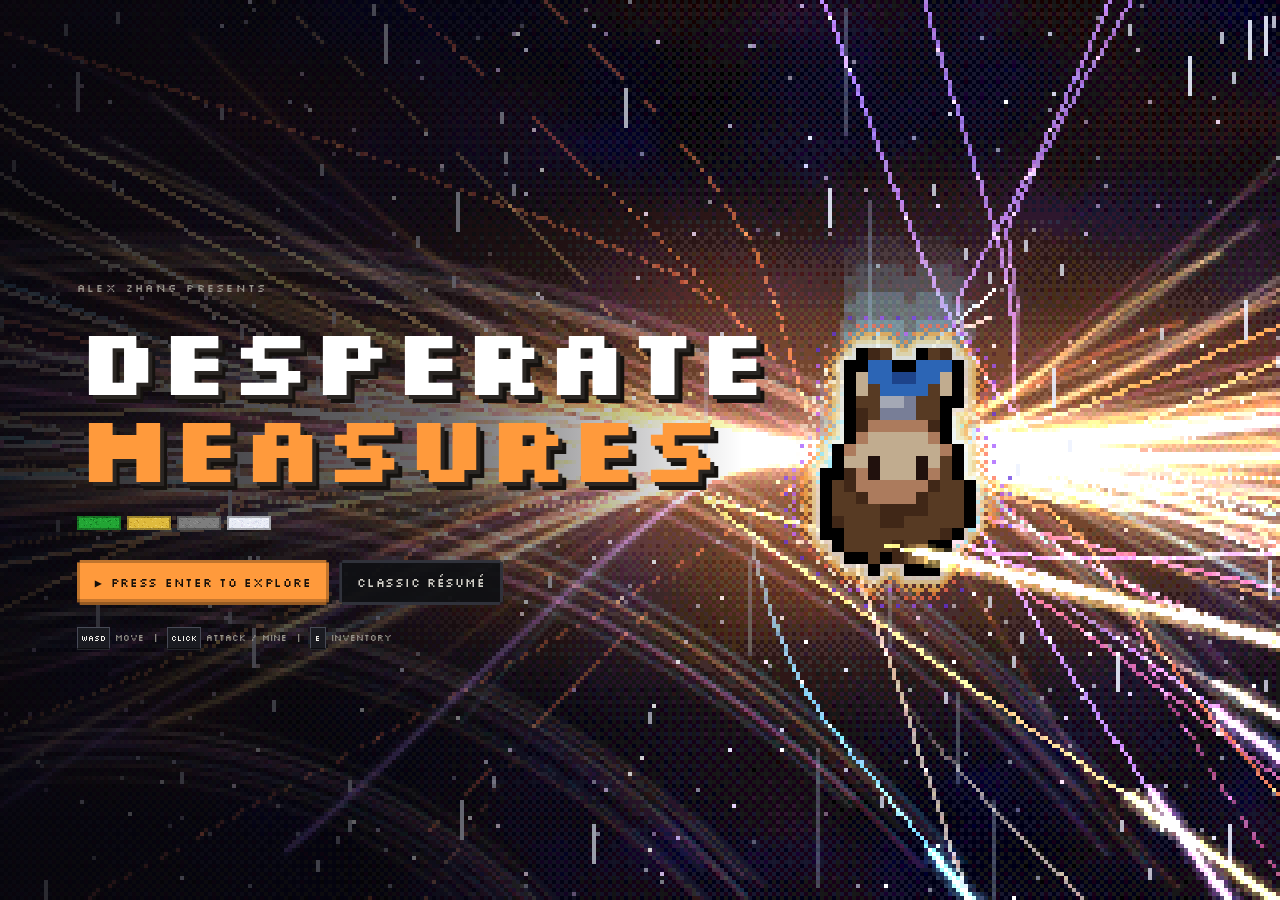
==== commit 48553012: "type in any raise amount at the poker table, as long as its at least the min raise" ====
--- a/resume-game.html
+++ b/resume-game.html
@@ -192,7 +192,7 @@
         <button type="button" class="pk-step" id="pk-minus" aria-label="Less">&minus;</button>
         <input type="range" id="pk-slider" min="2" max="200" value="4" aria-label="Raise amount" />
         <button type="button" class="pk-step" id="pk-plus" aria-label="More">+</button>
-        <span class="pk-amount" id="pk-amount"></span>
+        <input type="text" class="pk-amount" id="pk-amount" inputmode="numeric" autocomplete="off" spellcheck="false" aria-label="Raise to, type an amount" />
       </div>
       <div class="pk-presets" id="pk-presets">
         <button type="button" data-p="min">Min</button>
--- a/css/resume-game.css
+++ b/css/resume-game.css
@@ -1502,7 +1502,10 @@
   cursor: pointer;
 }
 .pk-step { width: 26px; height: 24px; font-size: 0.9rem; line-height: 1; }
-.pk-amount { min-width: 78px; text-align: right; font-family: var(--px); font-size: 0.7rem; color: var(--ink); }
+.pk-raise-row .pk-amount { flex: 0 0 84px; width: 84px; padding: 4px 6px; border: 0; text-align: right; font-family: var(--px); font-size: 0.7rem; color: var(--ink); background: var(--well); box-shadow: inset 0 0 0 2px var(--edge-hi); }
+.pk-raise-row .pk-amount:focus { outline: none; box-shadow: inset 0 0 0 2px var(--accent); }
+.pk-raise-row .pk-amount:disabled { color: var(--faint); }
+.pk-raise-row .pk-amount.is-low { box-shadow: inset 0 0 0 2px #ff7b6b; }
 .pk-presets { display: flex; gap: 4px; margin-top: 6px; }
 .pk-presets button { flex: 1; padding: 5px 0; font-size: 0.5rem; letter-spacing: 0.06em; text-transform: uppercase; }
 .pk-step:hover:not(:disabled), .pk-presets button:hover:not(:disabled) { color: var(--accent); box-shadow: inset 0 0 0 2px var(--accent); }
